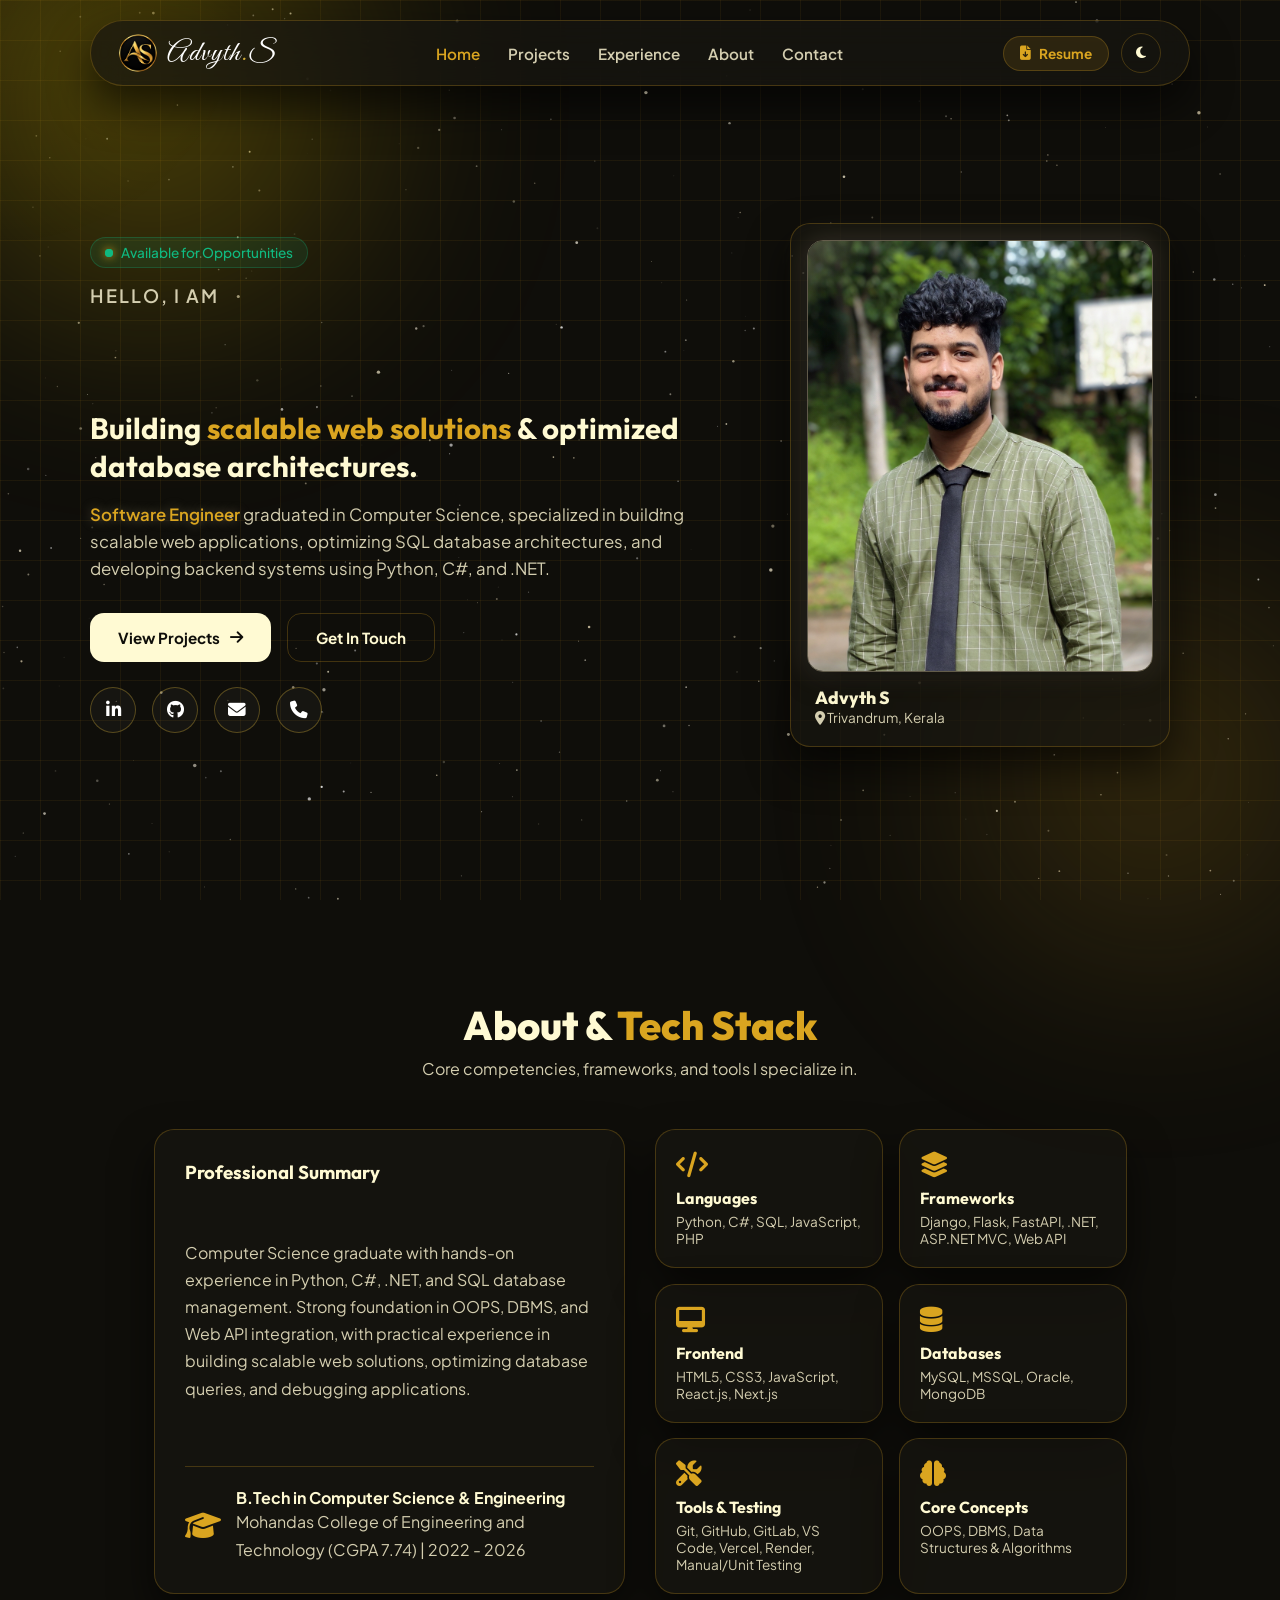
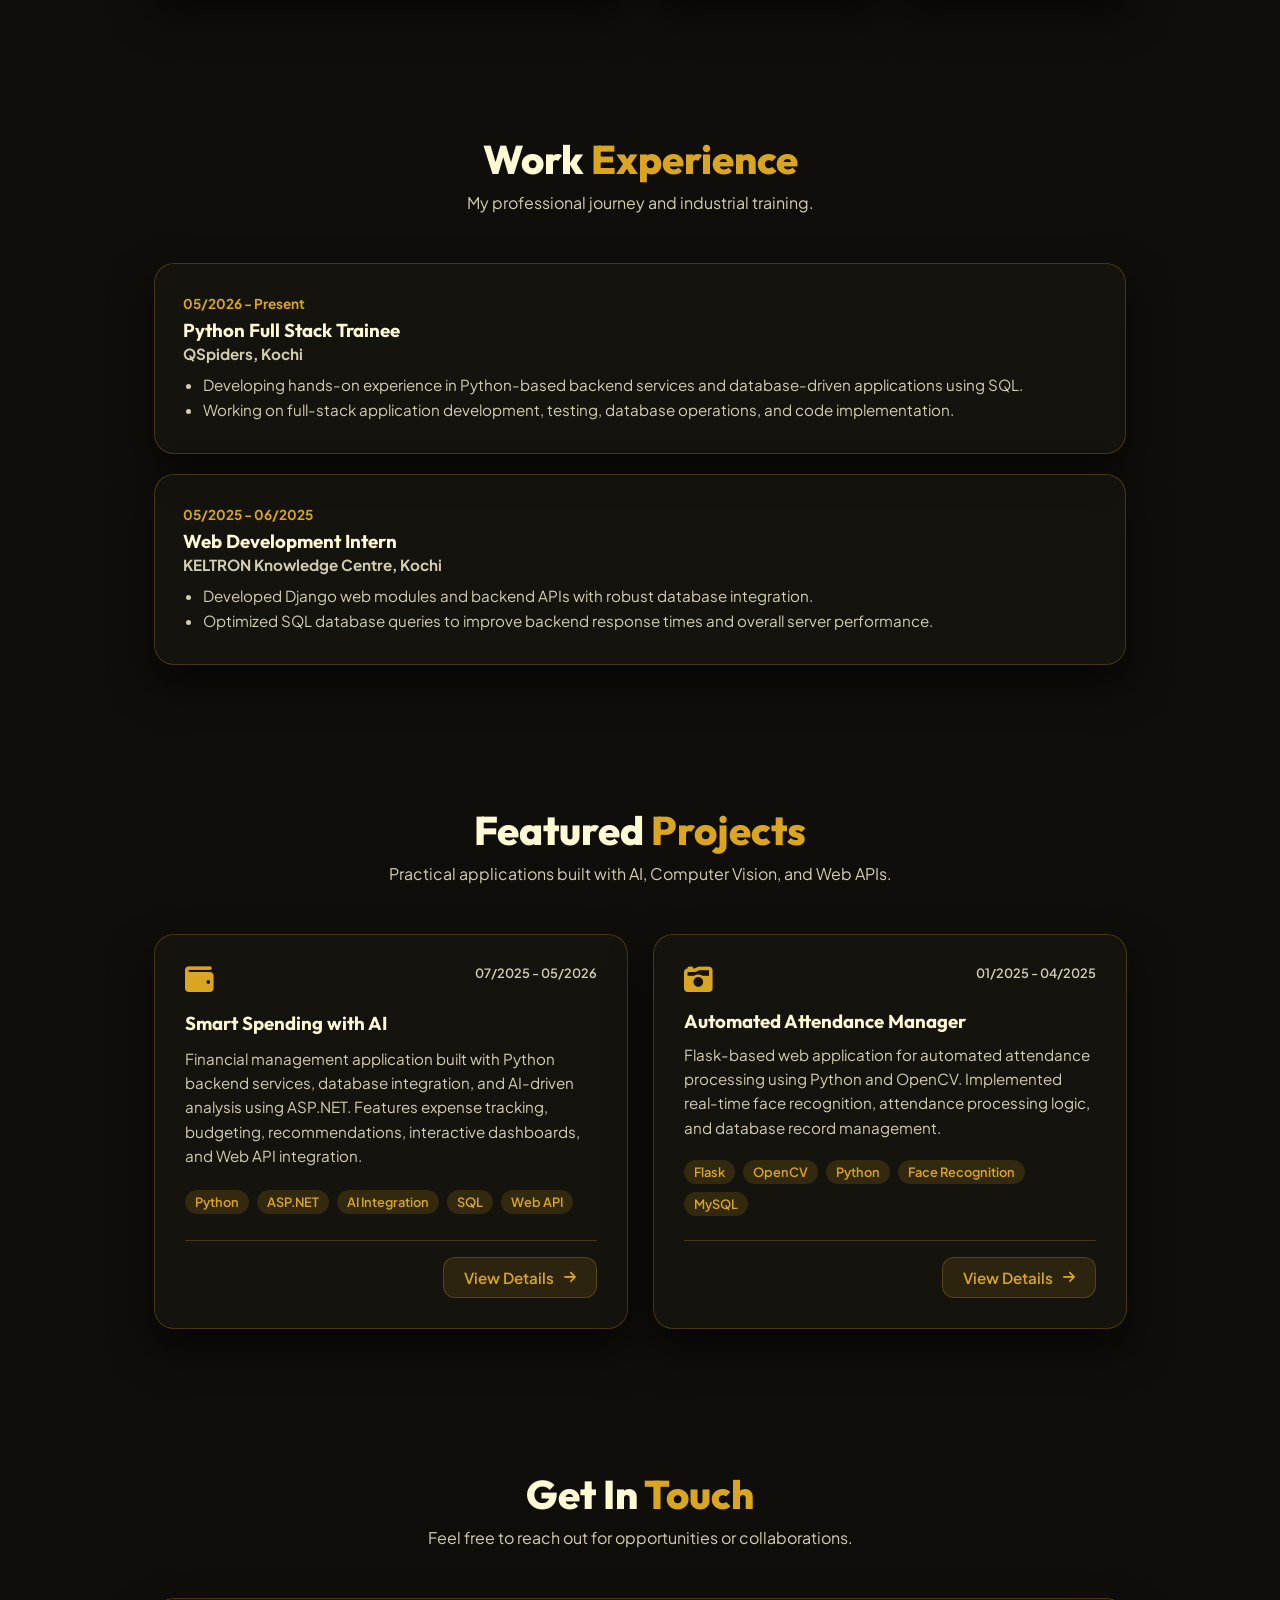
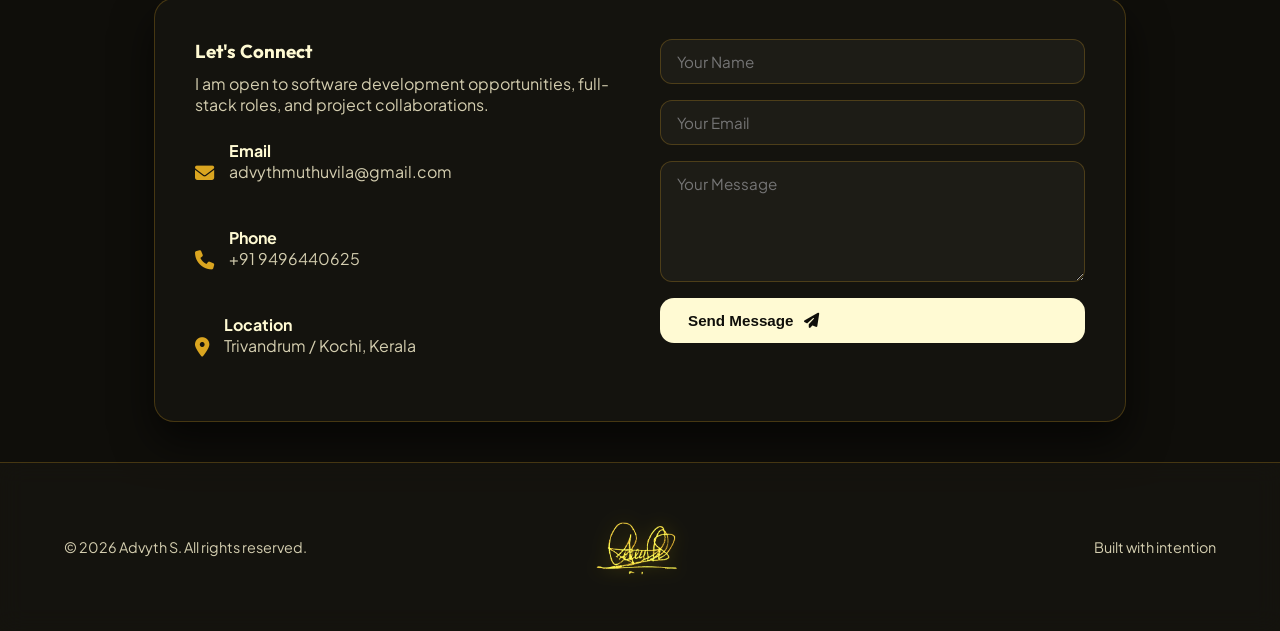
==== index.html @ 375024a5 "Initial portfolio commit" ====
<!DOCTYPE html>
<html lang="en">

<head>
  <script>
    (function () {
      const savedTheme = localStorage.getItem('portfolio-theme') || 'light';
      document.documentElement.setAttribute('data-theme', savedTheme);
    })();
  </script>
  <meta charset="UTF-8" />
  <meta name="viewport" content="width=device-width, initial-scale=1.0" />
  <title>Advyth S | Software Developer</title>

  <!-- Fonts & Icons -->
  <link rel="preconnect" href="https://fonts.googleapis.com">
  <link rel="preconnect" href="https://fonts.gstatic.com" crossorigin>
  <link
    href="https://fonts.googleapis.com/css2?family=Outfit:wght@400;600;800;900&family=Plus+Jakarta+Sans:wght@400;500;700&display=swap"
    rel="stylesheet">
  <link rel="stylesheet" href="https://cdnjs.cloudflare.com/ajax/libs/font-awesome/6.4.0/css/all.min.css" />
  <link rel="stylesheet" href="style.css" />
  <link rel="icon" type="image/png" sizes="32x32" href="./AS_Logo.png">
  <link rel="icon" type="image/png" sizes="16x16" href="./AS_Logo.png">
  <link rel="apple-touch-icon" sizes="180x180" href="./AS_Logo.png">
</head>

<body>
  <canvas id="starfield-canvas"></canvas>
  <!-- Dynamic Background Grid & Cursor Spotlight -->
  <div class="bg-grid"></div>
  <div class="cursor-spotlight" id="spotlight"></div>

  <!-- Ambient Glow Orbs -->
  <div class="glow-orb orb-gold-1"></div>
  <div class="glow-orb orb-gold-2"></div>

  <!-- Scroll Progress Bar -->
  <div class="scroll-progress-bar" id="progressBar"></div>
  <!-- Navbar -->
  <header class="navbar-wrapper">
    <nav class="navbar glass">
      <a href="index.html" class="logo">
        <img src="./AS_Symbol.png" alt="Advyth S Logo" class="logo-img" />
        <span class="logo-text">Advyth<span class="dot">.</span>S</span>
      </a>

      <ul class="nav-links">
        <li><a href="./index.html" class="nav-item active">Home</a></li>
        <li><a href="./projects.html" class="nav-item">Projects</a></li>
        <li><a href="./experience.html" class="nav-item">Experience</a></li>
        <li><a href="./about.html" class="nav-item">About</a></li>
        <li><a href="./contact.html" class="nav-item">Contact</a></li>
      </ul>

      <div class="nav-actions">
        <!-- Resume Download Button -->
        <a href="./ADVYTH_S-SOFTWARE_DEVELOPER.pdf" download="./ADVYTH_S-SOFTWARE_DEVELOPER.pdf" class="btn btn-resume"
          title="Download Resume">
          <i class="fas fa-file-arrow-down"></i>
          <span>Resume</span>
        </a>

        <button id="theme-toggle" class="theme-btn" aria-label="Toggle Theme">
          <i class="fas fa-sun"></i>
        </button>
        <button class="hamburger" aria-label="Toggle Navigation">
          <i class="fas fa-bars-staggered"></i>
        </button>
      </div>
    </nav>
  </header>

  <main class="fade-in-content">
    <!-- HERO SECTION (Remains visible without delay) -->
    <section id="hero" class="hero-section">
      <div class="hero-container">

        <!-- Text Column -->
        <div class="hero-text-content">
          <div class="status-badge">
            <span class="pulse-dot"></span>
            <span>Available for Opportunities</span>
          </div>

          <p class="greeting">Hello, I am</p>

          <h1 class="hero-name">ADVYTH S</h1>

          <h2 class="hero-title">
            Building <span class="text-gold">scalable web solutions</span> &amp; optimized database architectures.
          </h2>

          <p class="hero-subtext">
            <span class="highlight-text">Software Engineer</span> graduated in Computer Science, specialized in building
            scalable web applications, optimizing SQL database architectures, and developing backend systems using
            Python, C#, and .NET.
          </p>

          <div class="hero-actions">
            <a href="./projects.html" class="btn btn-primary">
              <span>View Projects</span>
              <i class="fas fa-arrow-right"></i>
            </a>
            <a href="./contact.html" class="btn btn-secondary">
              <span>Get In Touch</span>
            </a>
          </div>

          <div class="hero-socials">
            <a href="https://linkedin.com/in/advyths" target="_blank" aria-label="LinkedIn"><i
                class="fab fa-linkedin-in"></i></a>
            <a href="https://github.com/advy7h" target="_blank" aria-label="GitHub"><i class="fab fa-github"></i></a>
            <a href="https://mail.google.com/mail/?view=cm&fs=1&to=advythmuthuvila@gmail.com" aria-label="Email"><i
                class="fas fa-envelope"></i></a>
            <a href="tel:9496440625" aria-label="Phone"><i class="fas fa-phone"></i></a>
          </div>
        </div>

        <!-- Profile Frame Column -->
        <div class="hero-image-wrapper">
          <div class="profile-card glass hover-tilt">
            <div class="image-frame">
              <img src="./Profile_picture.JPG" alt="Advyth S" class="profile-img"
                onerror="this.src='https://images.unsplash.com/photo-1534528741775-53994a69daeb?auto=format&fit=crop&q=80&w=800'" />
            </div>
            <div class="profile-caption">
              <span class="caption-title">Advyth S</span>
              <span class="caption-sub"><i class="fas fa-location-dot"></i> Trivandrum, Kerala</span>
            </div>
          </div>
        </div>

      </div>
    </section>

    <!-- MODULE 2: ABOUT & SKILLS GRID -->
    <section id="about" class="section-padding">
      <div class="section-header scroll-hidden">
        <h2 class="section-title">About &amp; <span class="text-gold">Tech Stack</span></h2>
        <p class="section-subtitle">Core competencies, frameworks, and tools I specialize in.</p>
      </div>

      <div class="about-container">
        <!-- Bio Card -->
        <div class="glass bio-card scroll-hidden">
          <h3>Professional Summary</h3>
          <p>
            Computer Science graduate with hands-on experience in Python, C#, .NET, and SQL database management. Strong
            foundation in OOPS, DBMS, and Web API integration, with practical experience in building scalable web
            solutions, optimizing database queries, and debugging applications.
          </p>
          <div class="edu-badge">
            <i class="fas fa-graduation-cap"></i>
            <div>
              <strong>B.Tech in Computer Science &amp; Engineering</strong>
              <p>Mohandas College of Engineering and Technology (CGPA 7.74) | 2022 - 2026</p>
            </div>
          </div>
        </div>

        <!-- Skills Grid -->
        <div class="skills-grid">
          <div class="skill-card glass scroll-hidden">
            <i class="fas fa-code skill-icon"></i>
            <h4>Languages</h4>
            <p>Python, C#, SQL, JavaScript, PHP</p>
          </div>
          <div class="skill-card glass scroll-hidden">
            <i class="fas fa-layer-group skill-icon"></i>
            <h4>Frameworks</h4>
            <p>Django, Flask, FastAPI, .NET, ASP.NET MVC, Web API</p>
          </div>
          <div class="skill-card glass scroll-hidden">
            <i class="fas fa-desktop skill-icon"></i>
            <h4>Frontend</h4>
            <p>HTML5, CSS3, JavaScript, React.js, Next.js</p>
          </div>
          <div class="skill-card glass scroll-hidden">
            <i class="fas fa-database skill-icon"></i>
            <h4>Databases</h4>
            <p>MySQL, MSSQL, Oracle, MongoDB</p>
          </div>
          <div class="skill-card glass scroll-hidden">
            <i class="fas fa-screwdriver-wrench skill-icon"></i>
            <h4>Tools &amp; Testing</h4>
            <p>Git, GitHub, GitLab, VS Code, Vercel, Render, Manual/Unit Testing</p>
          </div>
          <div class="skill-card glass scroll-hidden">
            <i class="fas fa-brain skill-icon"></i>
            <h4>Core Concepts</h4>
            <p>OOPS, DBMS, Data Structures &amp; Algorithms</p>
          </div>
        </div>
      </div>
    </section>

    <!-- MODULE 3: EXPERIENCE -->
    <section id="experience" class="section-padding">
      <div class="section-header scroll-hidden">
        <h2 class="section-title">Work <span class="text-gold">Experience</span></h2>
        <p class="section-subtitle">My professional journey and industrial training.</p>
      </div>

      <div class="timeline">
        <div class="timeline-item glass scroll-hidden">
          <div class="timeline-marker"></div>
          <div class="timeline-content">
            <span class="timeline-date">05/2026 - Present</span>
            <h3>Python Full Stack Trainee</h3>
            <h4 class="company">QSpiders, Kochi</h4>
            <ul>
              <li>Developing hands-on experience in Python-based backend services and database-driven applications using
                SQL.</li>
              <li>Working on full-stack application development, testing, database operations, and code implementation.
              </li>
            </ul>
          </div>
        </div>

        <div class="timeline-item glass scroll-hidden">
          <div class="timeline-marker"></div>
          <div class="timeline-content">
            <span class="timeline-date">05/2025 - 06/2025</span>
            <h3>Web Development Intern</h3>
            <h4 class="company">KELTRON Knowledge Centre, Kochi</h4>
            <ul>
              <li>Developed Django web modules and backend APIs with robust database integration.</li>
              <li>Optimized SQL database queries to improve backend response times and overall server performance.</li>
            </ul>
          </div>
        </div>
      </div>
    </section>

    <!-- MODULE 4: PROJECTS -->
    <section id="projects" class="section-padding">
      <div class="section-header scroll-hidden">
        <h2 class="section-title">Featured <span class="text-gold">Projects</span></h2>
        <p class="section-subtitle">Practical applications built with AI, Computer Vision, and Web APIs.</p>
      </div>

      <div class="projects-grid">
        <!-- Project 1 -->
        <div class="project-card glass scroll-hidden">
          <div class="project-header">
            <i class="fas fa-wallet project-icon"></i>
            <span class="project-date">07/2025 - 05/2026</span>
          </div>
          <h3>Smart Spending with AI</h3>
          <p>
            Financial management application built with Python backend services, database integration, and AI-driven
            analysis using ASP.NET. Features expense tracking, budgeting, recommendations, interactive dashboards, and
            Web API integration.
          </p>
          <div class="project-tags">
            <span>Python</span>
            <span>ASP.NET</span>
            <span>AI Integration</span>
            <span>SQL</span>
            <span>Web API</span>
          </div>
          <div class="project-card-footer">
            <a href="projects.html#smart-spending" class="btn-card-link">
              <span>View Details</span>
              <i class="fas fa-arrow-right"></i>
            </a>
          </div>
        </div>

        <!-- Project 2 -->
        <div class="project-card glass scroll-hidden">
          <div class="project-header">
            <i class="fas fa-camera-retro project-icon"></i>
            <span class="project-date">01/2025 - 04/2025</span>
          </div>
          <h3>Automated Attendance Manager</h3>
          <p>
            Flask-based web application for automated attendance processing using Python and OpenCV. Implemented
            real-time face recognition, attendance processing logic, and database record management.
          </p>
          <div class="project-tags">
            <span>Flask</span>
            <span>OpenCV</span>
            <span>Python</span>
            <span>Face Recognition</span>
            <span>MySQL</span>
          </div>
          <div class="project-card-footer">
            <a href="projects.html#attendance-manager" class="btn-card-link">
              <span>View Details</span>
              <i class="fas fa-arrow-right"></i>
            </a>
          </div>
        </div>
      </div>
    </section>


    <!-- MODULE 5: CONTACT & FOOTER -->
    <section id="contact" class="section-padding">
      <div class="section-header scroll-hidden">
        <h2 class="section-title">Get In <span class="text-gold">Touch</span></h2>
        <p class="section-subtitle">Feel free to reach out for opportunities or collaborations.</p>
      </div>

      <div class="contact-container glass scroll-hidden">
        <div class="contact-info">
          <h3>Let's Connect</h3>
          <p>I am open to software development opportunities, full-stack roles, and project collaborations.</p>

          <div class="contact-details">
            <div class="contact-item">
              <i class="fas fa-envelope"></i>
              <div>
                <strong>Email</strong>
                <p>advythmuthuvila@gmail.com</p>
              </div>
            </div>
            <div class="contact-item">
              <i class="fas fa-phone"></i>
              <div>
                <strong>Phone</strong>
                <p>+91 9496440625</p>
              </div>
            </div>
            <div class="contact-item">
              <i class="fas fa-location-dot"></i>
              <div>
                <strong>Location</strong>
                <p>Trivandrum / Kochi, Kerala</p>
              </div>
            </div>
          </div>
        </div>

        <form action="https://formspree.io/f/mkjgapzb" method="POST" class="contact-form" id="contactForm">
          <div class="form-group">
            <input type="text" name="name" placeholder="Your Name" required />
          </div>
          <div class="form-group">
            <input type="email" name="email" placeholder="Your Email" required />
          </div>
          <div class="form-group">
            <textarea name="message" rows="5" placeholder="Your Message" required></textarea>
          </div>
          <button type="submit" class="btn btn-primary">
            <span>Send Message</span>
            <i class="fas fa-paper-plane"></i>
          </button>
        </form>
      </div>
    </section>
  </main>

  <!-- Footer -->
  <footer class="footer">
    <div class="footer-container">
      <!-- Left: Copyright -->
      <p class="footer-left">&copy; 2026 Advyth S. All rights reserved.</p>

      <!-- Center: Signature -->
      <div class="footer-center">
        <img src="signature.png" alt="Advyth S Signature" class="footer-signature-img" />
      </div>

      <!-- Right: Made With Quote -->
      <p class="footer-right">
        Built with intention
      </p>
    </div>
  </footer>
  <script src="script.js"></script>
</body>

</html>
---- style.css ----
@import url('https://fonts.googleapis.com/css2?family=Cormorant+Upright:wght@600;700&family=Great+Vibes&family=Playfair+Display:ital,wght@1,600&display=swap');
/* ==========================================================================
   GOLDENROD & IVORY LIGHT THEME
   ========================================================================== */

:root[data-theme="light"] {
  --bg-main: #FFFAD3;            /* Ivory Background */
  --bg-card: rgba(255, 255, 255, 0.7);
  --border-glass: rgba(184, 134, 11, 0.22);
  --border-glass-hover: rgba(184, 134, 11, 0.55);
  
  --text-main: #0A0A0A;          /* Pure Black */
  --text-muted: #4A4A4A;         /* Charcoal */
  
  --goldenrod: #DAA520;
  --goldenrod-dark: #B8860B;
  --gold-glow: rgba(218, 165, 32, 0.25);
  
  --grid-line: rgba(184, 134, 11, 0.12);
  --shadow: 0 20px 40px rgba(184, 134, 11, 0.12);
  --spotlight-color: rgba(218, 165, 32, 0.18);
}

:root[data-theme="dark"] {
  --bg-main: #0F0E0A;
  --bg-card: rgba(24, 22, 16, 0.7);
  --border-glass: rgba(218, 165, 32, 0.25);
  --border-glass-hover: rgba(255, 215, 0, 0.5);
  
  --text-main: #FFFAD3;
  --text-muted: #D4CEB0;
  
  --goldenrod: #FFD700;
  --goldenrod-dark: #DAA520;
  --gold-glow: rgba(255, 215, 0, 0.3);
  
  --grid-line: rgba(218, 165, 32, 0.08);
  --shadow: 0 20px 40px rgba(0, 0, 0, 0.6);
  --spotlight-color: rgba(255, 215, 0, 0.08);
}

/* Base Reset */
*, *::before, *::after {
  box-sizing: border-box;
  margin: 0;
  padding: 0;
}

html {
  scroll-behavior: smooth;
  font-family: 'Plus Jakarta Sans', sans-serif;
}

body {
  background-color: var(--bg-main);
  color: var(--text-main);
  min-height: 100vh;
  overflow-x: hidden;
  position: relative;
  transition: background-color 0.4s ease, color 0.4s ease;
}

/* Background Grid Overlay */
.bg-grid {
  position: fixed;
  inset: 0;
  background-size: 40px 40px;
  background-image: 
    linear-gradient(to right, var(--grid-line) 1px, transparent 1px),
    linear-gradient(to bottom, var(--grid-line) 1px, transparent 1px);
  z-index: 0;
  pointer-events: none;
}

/* Cursor Spotlight */
.cursor-spotlight {
  position: fixed;
  top: 0;
  left: 0;
  width: 500px;
  height: 500px;
  background: radial-gradient(circle, var(--spotlight-color) 0%, transparent 70%);
  border-radius: 50%;
  pointer-events: none;
  transform: translate(-50%, -50%);
  z-index: 0;
}

.glow-orb {
  position: fixed;
  border-radius: 50%;
  filter: blur(120px);
  pointer-events: none;
  z-index: 0;
}

.orb-gold-1 {
  width: 400px;
  height: 400px;
  background: var(--goldenrod);
  top: -100px;
  left: -50px;
  opacity: 0.25;
}

.orb-gold-2 {
  width: 350px;
  height: 350px;
  background: var(--goldenrod-dark);
  bottom: -50px;
  right: -50px;
  opacity: 0.2;
}

/* Glassmorphism Styling */
.glass {
  background: var(--bg-card);
  backdrop-filter: blur(16px);
  -webkit-backdrop-filter: blur(16px);
  border: 1px solid var(--border-glass);
  box-shadow: var(--shadow);
  border-radius: 20px;
  transition: border-color 0.3s ease, box-shadow 0.3s ease;
}

.glass:hover {
  border-color: var(--border-glass-hover);
}

.text-gold {
  color: var(--goldenrod-dark);
}

.section-padding {
  padding: 100px 5% 40px;
  max-width: 1100px;
  margin: 0 auto;
  position: relative;
  z-index: 1;
}

.section-header {
  text-align: center;
  margin-bottom: 50px;
}

.section-title {
  font-family: 'Outfit', sans-serif;
  font-size: 2.5rem;
  font-weight: 800;
}

.section-subtitle {
  color: var(--text-muted);
  font-size: 1rem;
  margin-top: 8px;
}

/* NAVBAR */
.navbar-wrapper {
  position: fixed;
  top: 20px;
  left: 0;
  right: 0;
  display: flex;
  justify-content: center;
  z-index: 1000;
  padding: 0 20px;
}

.navbar {
  display: flex;
  align-items: center;
  justify-content: space-between;
  width: 100%;
  max-width: 1100px;
  padding: 12px 28px;
  border-radius: 100px;
}

.logo {
  display: flex;
  align-items: center;
  gap: 10px;
  text-decoration: none;
  color: var(--text-main);
  font-family: 'Outfit', sans-serif;
  font-weight: 800;
  font-size: 1.25rem;
}

.logo-mark {
  width: 34px;
  height: 34px;
  background: var(--goldenrod-dark);
  color: #FFFAD3;
  border-radius: 50%;
  display: flex;
  align-items: center;
  justify-content: center;
  font-size: 1rem;
}

.logo-text .dot { 
 color: var(--goldenrod-dark);
}

.nav-links {
  display: flex;
  gap: 28px;
  list-style: none;
}

.nav-item {
  text-decoration: none;
  color: var(--text-muted);
  font-size: 0.95rem;
  font-weight: 600;
  transition: color 0.2s ease;
}

.nav-item:hover, .nav-item.active {
  color: var(--goldenrod-dark);
}

.nav-actions {
  display: flex;
  align-items: center;
  gap: 12px;
}

.theme-btn, .hamburger {
  background: transparent;
  border: 1px solid var(--border-glass);
  color: var(--text-main);
  width: 40px;
  height: 40px;
  border-radius: 50%;
  cursor: pointer;
  display: flex;
  align-items: center;
  justify-content: center;
}

.hamburger { display: none; }

/* HERO SECTION */
.hero-section {
  min-height: 100vh;
  display: flex;
  align-items: center;
  justify-content: center;
  padding: 130px 5% 60px;
  position: relative;
  z-index: 1;
}

.hero-container {
  display: grid;
  grid-template-columns: 1.2fr 0.8fr;
  gap: 50px;
  align-items: center;
  max-width: 1100px;
  width: 100%;
}

.status-badge {
  display: inline-flex;
  align-items: center;
  gap: 10px;
  padding: 6px 16px;
  background: rgba(218, 165, 32, 0.15);
  border: 1px solid var(--border-glass);
  border-radius: 100px;
  font-size: 0.85rem;
  color: var(--goldenrod-dark);
  font-weight: 700;
  margin-bottom: 16px;
}

.pulse-dot {
  width: 8px;
  height: 8px;
  background-color: var(--goldenrod-dark);
  border-radius: 50%;
  box-shadow: 0 0 10px var(--goldenrod-dark);
  animation: pulse 2s infinite;
}

@keyframes pulse {
  0% { transform: scale(0.95); box-shadow: 0 0 0 0 rgba(218, 165, 32, 0.7); }
  70% { transform: scale(1); box-shadow: 0 0 0 10px rgba(218, 165, 32, 0); }
  100% { transform: scale(0.95); box-shadow: 0 0 0 0 rgba(218, 165, 32, 0); }
}

.greeting {
  font-size: 1.15rem;
  font-weight: 600;
  color: var(--text-muted);
  text-transform: uppercase;
  letter-spacing: 2px;
}

.hero-name {
  font-family: 'Outfit', sans-serif;
  font-size: clamp(3rem, 7vw, 5.2rem);
  font-weight: 900;
  line-height: 1;
  letter-spacing: -0.03em;
  margin: 8px 0 16px;
  background: linear-gradient(135deg, var(--text-main) 40%, var(--goldenrod-dark));
  -webkit-background-clip: text;
  -webkit-text-fill-color: transparent;
  transition: color 0.4s ease;
}

:root[data-theme="dark"] .hero-name {
  background: linear-gradient(135deg, #FFFAD3 30%, var(--goldenrod));
  -webkit-background-clip: text;
  -webkit-text-fill-color: transparent;
}

.hero-title {
  font-family: 'Outfit', sans-serif;
  font-size: clamp(1.3rem, 2.3vw, 1.9rem);
  font-weight: 700;
  color: var(--text-main);
  line-height: 1.3;
  margin-bottom: 16px;
}

.hero-subtext {
  font-size: 1.05rem;
  color: var(--text-muted);
  line-height: 1.6;
  margin-bottom: 30px;
}

.hero-actions {
  display: flex;
  gap: 16px;
  margin-bottom: 25px;
}

.hero-socials {
  display: flex;
  gap: 14px;
}

.hero-socials a {
  width: 38px;
  height: 38px;
  border-radius: 50%;
  border: 1px solid var(--border-glass);
  color: var(--text-main);
  display: flex;
  align-items: center;
  justify-content: center;
  text-decoration: none;
  transition: all 0.2s ease;
}

.hero-socials a:hover {
  background: var(--goldenrod-dark);
  color: #FFFAD3;
}

.btn {
  display: inline-flex;
  align-items: center;
  gap: 10px;
  padding: 14px 28px;
  border-radius: 14px;
  font-weight: 700;
  font-size: 0.95rem;
  text-decoration: none;
  transition: all 0.25s ease;
  cursor: pointer;
}

.btn-primary {
  background: var(--text-main);
  color: var(--bg-main);
  border: none;
}

.btn-primary:hover {
  background: var(--goldenrod-dark);
  color: #FFFAD3;
}

.btn-secondary {
  background: transparent;
  color: var(--text-main);
  border: 1px solid var(--border-glass);
}

.btn-secondary:hover {
  border-color: var(--goldenrod-dark);
  color: var(--goldenrod-dark);
}

/* PROFILE CARD */
.profile-card {
  padding: 16px;
  max-width: 380px;
  margin: 0 auto;
}

.image-frame {
  width: 100%;
  aspect-ratio: 4 / 5;
  border-radius: 16px;
  overflow: hidden;
  border: 1px solid var(--border-glass);
}

.profile-img {
  width: 100%;
  height: 100%;
  object-fit: cover;
}

.profile-caption {
  padding: 14px 8px 4px;
  display: flex;
  flex-direction: column;
}

.caption-title {
  font-family: 'Outfit', sans-serif;
  font-weight: 800;
  font-size: 1.1rem;
}

.caption-sub {
  font-size: 0.85rem;
  color: var(--text-muted);
}

/* ABOUT & SKILLS */
.about-container {
  display: grid;
  grid-template-columns: 1fr 1fr;
  gap: 30px;
}

.bio-card {
  padding: 30px;
  display: flex;
  flex-direction: column;
  justify-content: space-between;
}

.bio-card h3 {
  font-family: 'Outfit', sans-serif;
  margin-bottom: 15px;
}

.bio-card p {
  color: var(--text-muted);
  line-height: 1.7;
}

.edu-badge {
  display: flex;
  align-items: center;
  gap: 15px;
  margin-top: 25px;
  padding-top: 20px;
  border-top: 1px solid var(--border-glass);
}

.edu-badge i {
  font-size: 1.8rem;
  color: var(--goldenrod-dark);
}

.skills-grid {
  display: grid;
  grid-template-columns: repeat(2, 1fr);
  gap: 16px;
}

.skill-card {
  padding: 20px;
}

.skill-icon {
  font-size: 1.5rem;
  color: var(--goldenrod-dark);
  margin-bottom: 10px;
}

.skill-card h4 {
  font-family: 'Outfit', sans-serif;
  margin-bottom: 5px;
}

.skill-card p {
  font-size: 0.85rem;
  color: var(--text-muted);
}

/* TIMELINE */
.timeline {
  display: flex;
  flex-direction: column;
  gap: 20px;
}

.timeline-item {
  padding: 28px;
  position: relative;
}

.timeline-date {
  font-size: 0.85rem;
  font-weight: 700;
  color: var(--goldenrod-dark);
}

.timeline-content h3 {
  font-family: 'Outfit', sans-serif;
  margin: 5px 0 2px;
}

.company {
  font-size: 0.95rem;
  color: var(--text-muted);
  margin-bottom: 12px;
}

.timeline-content ul {
  padding-left: 20px;
  color: var(--text-muted);
  font-size: 0.95rem;
}

.timeline-content li { margin-bottom: 6px; }

/* PROJECTS GRID */
.projects-grid {
  display: grid;
  grid-template-columns: repeat(2, 1fr);
  gap: 25px;
}

.project-card {
  padding: 30px;
  display: flex;
  flex-direction: column;
  justify-content: space-between;
}

.project-header {
  display: flex;
  justify-content: space-between;
  align-items: center;
  margin-bottom: 15px;
}

.project-icon {
  font-size: 1.8rem;
  color: var(--goldenrod-dark);
}

.project-date {
  font-size: 0.8rem;
  color: var(--text-muted);
  font-weight: 600;
}

.project-card h3 {
  font-family: 'Outfit', sans-serif;
  margin-bottom: 10px;
}

.project-card p {
  color: var(--text-muted);
  font-size: 0.95rem;
  line-height: 1.6;
  margin-bottom: 20px;
}

.project-tags {
  display: flex;
  flex-wrap: wrap;
  gap: 8px;
}

.project-tags span {
  padding: 4px 10px;
  background: rgba(218, 165, 32, 0.15);
  border-radius: 20px;
  font-size: 0.8rem;
  font-weight: 600;
  color: var(--goldenrod-dark);
}

/* CONTACT */
.contact-container {
  display: grid;
  grid-template-columns: 1fr 1fr;
  padding: 40px;
  gap: 40px;
}

.contact-info h3 {
  font-family: 'Outfit', sans-serif;
  margin-bottom: 10px;
}

.contact-info p {
  color: var(--text-muted);
  margin-bottom: 25px;
}

.contact-details {
  display: flex;
  flex-direction: column;
  gap: 20px;
}

.contact-item {
  display: flex;
  align-items: center;
  gap: 15px;
}

.contact-item i {
  font-size: 1.2rem;
  color: var(--goldenrod-dark);
}

.contact-form {
  display: flex;
  flex-direction: column;
  gap: 15px;
}

.form-group input, .form-group textarea {
  width: 100%;
  padding: 12px 16px;
  border-radius: 10px;
  border: 1px solid var(--border-glass);
  background: transparent;
  color: var(--text-main);
  outline: none;
}

.form-group input:focus, .form-group textarea:focus {
  border-color: var(--goldenrod-dark);
}

/* ==========================================
   3-COLUMN FOOTER WITH CENTERED SIGNATURE
   ========================================== */

.footer {
  width: 100%;
  padding: 24px 0;
  border-top: 1px solid var(--border-glass);
  background: var(--bg-card);
  backdrop-filter: blur(12px);
  -webkit-backdrop-filter: blur(12px);
}

.footer-container {
  max-width: 1200px;
  margin: 0 auto;
  padding: 0 24px;
  display: flex;
  align-items: center;
  justify-content: space-between;
  gap: 16px;
}

/* Left, Center, Right equal width distribution */
.footer-left,
.footer-center,
.footer-right {
  flex: 1;
}

.footer-left {
  text-align: left;
  font-size: 0.9rem;
  color: var(--text-muted);
  margin: 0;
}

.footer-center {
  display: flex;
  justify-content: center;
  align-items: center;
}

.footer-signature-img {
  height: 120px;
  width: auto;
  max-width: 280px;
  object-fit: contain;
  /* Adjusts image contrast & blend mode to isolate signature stroke */
  mix-blend-mode: multiply;
  filter: contrast(180%) brightness(95%) drop-shadow(0 2px 8px var(--gold-glow));
  transition: transform 0.3s cubic-bezier(0.175, 0.885, 0.32, 1.275), filter 0.3s ease;
}

.footer-signature-img:hover {
  transform: scale(1.08) rotate(-2deg);
}

/* Dark mode parity for signature */
[data-theme="dark"] .footer-signature-img {
  mix-blend-mode: screen;
  filter: invert(0.9) sepia(0.8) saturate(3) hue-rotate(5deg) contrast(150%) drop-shadow(0 0 8px var(--gold-glow));
}

.footer-right {
  text-align: right;
  font-size: 0.9rem;
  color: var(--text-muted);
  margin: 0;
}

.footer-right .text-gold {
  color: var(--goldenrod);
}

/* Mobile Responsiveness: Stack neatly on small screens */
@media (max-width: 768px) {
  .footer-container {
    flex-direction: column;
    text-align: center;
    gap: 12px;
  }

  .footer-left,
  .footer-center,
  .footer-right {
    text-align: center;
    width: 100%;
  }

  .footer-center {
    order: 1; /* Signature on top for mobile */
  }

  .footer-left {
    order: 2;
  }

  .footer-right {
    order: 3;
  }
}

/* ==========================================================================
   BIDIRECTIONAL SCROLL ANIMATIONS (FADE & POP IN / OUT)
   ========================================================================== */

/* Out-of-View State (Faded out & pushed down) */
.scroll-hidden {
  opacity: 0;
  transform: translateY(40px) scale(0.96);
  transition: opacity 0.6s cubic-bezier(0.16, 1, 0.3, 1), 
              transform 0.6s cubic-bezier(0.16, 1, 0.3, 1);
  will-change: opacity, transform;
}

/* In-View Active State (Revealed) */
.scroll-show {
  opacity: 1;
  transform: translateY(0) scale(1);
}
/* Resume Button in Navigation */
.btn-resume {
  display: inline-flex;
  align-items: center;
  gap: 8px;
  padding: 8px 16px;
  border-radius: 100px;
  font-size: 0.85rem;
  font-weight: 700;
  color: var(--goldenrod-dark);
  background: rgba(218, 165, 32, 0.12);
  border: 1px solid var(--border-glass);
  text-decoration: none;
  transition: all 0.3s cubic-bezier(0.16, 1, 0.3, 1);
}

.btn-resume i {
  font-size: 0.9rem;
}

.btn-resume:hover {
  background: var(--goldenrod-dark);
  color: #FFFAD3;
  border-color: var(--goldenrod-dark);
  transform: translateY(-2px);
  box-shadow: 0 4px 12px var(--gold-glow);
}

/* ==========================================
   PROJECTS PAGE STYLES & LAYOUT
   ========================================== */

/* Main Container */
.project-page-container {
  padding-top: 150px;
  max-width: 1200px;
  margin: 0 auto;
}

/* Card Outer Container */
.project-detail-card {
  padding: 50px;
  border-radius: 28px;
  margin-bottom: 80px;
  display: flex;
  flex-direction: column;
  gap: 40px;
}

/* Header Section */
.project-header {
  display: flex;
  justify-content: space-between;
  align-items: flex-start;
  gap: 20px;
  flex-wrap: wrap;
}

.project-tag {
  display: inline-flex;
  align-items: center;
  gap: 8px;
  padding: 8px 16px;
  border-radius: 100px;
  font-size: 0.85rem;
  font-weight: 700;
  text-transform: uppercase;
  letter-spacing: 0.5px;
  background: rgba(218, 165, 32, 0.15);
  color: var(--goldenrod-dark);
  border: 1px solid var(--border-glass);
  margin-bottom: 14px;
}

.project-name {
  font-size: 2.8rem;
  font-weight: 800;
  margin-bottom: 12px;
  color: var(--text-main);
  line-height: 1.2;
}

.project-lead {
  font-size: 1.18rem;
  color: var(--text-muted);
  max-width: 900px;
  line-height: 1.7;
}

/* Showcase Image Container */
.project-image-container {
  width: 100%;
  border-radius: 20px;
  overflow: hidden;
  border: 1px solid var(--border-glass);
  box-shadow: 0 16px 40px rgba(0, 0, 0, 0.15);
}

.project-img {
  width: 100%;
  height: auto;
  display: block;
  object-fit: cover;
  transition: transform 0.5s ease;
}

.project-image-container:hover .project-img {
  transform: scale(1.02);
}

/* 2-Column Info Grid */
.project-grid {
  display: grid;
  grid-template-columns: repeat(auto-fit, minmax(340px, 1fr));
  gap: 30px;
}

.glass-card {
  background: rgba(255, 255, 255, 0.04);
  backdrop-filter: blur(14px);
  border: 1px solid var(--border-glass);
  border-radius: 20px;
  padding: 32px;
}

/* Info Box Icons */
.info-box .box-icon {
  width: 50px;
  height: 50px;
  border-radius: 14px;
  display: flex;
  align-items: center;
  justify-content: center;
  font-size: 1.3rem;
  margin-bottom: 20px;
}

.icon-danger {
  background: rgba(239, 68, 68, 0.15);
  color: #ef4444;
}

.icon-success {
  background: rgba(16, 185, 129, 0.15);
  color: #10b981;
}

.box-title {
  font-size: 1.35rem;
  font-weight: 700;
  margin-bottom: 12px;
}

.box-desc, 
.summary-text, 
.section-text {
  font-size: 1.05rem;
  color: var(--text-muted);
  line-height: 1.75;
}

/* Architecture Section & Flowchart Diagram */
.architecture-section {
  display: flex;
  flex-direction: column;
  gap: 20px;
}

.flowchart-container {
  display: flex;
  flex-direction: column;
  align-items: center;
  gap: 12px;
  margin-top: 20px;
  width: 100%;
}

.flow-step {
  display: flex;
  align-items: center;
  gap: 20px;
  padding: 20px 28px;
  border-radius: 16px;
  width: 100%;
  max-width: 800px;
  border: 1px solid var(--border-glass);
  background: rgba(255, 255, 255, 0.03);
  transition: transform 0.3s ease, border-color 0.3s ease;
}

.flow-step:hover {
  transform: translateY(-3px);
  border-color: var(--goldenrod-dark);
}

.flow-icon {
  width: 50px;
  height: 50px;
  border-radius: 12px;
  background: rgba(218, 165, 32, 0.15);
  color: var(--goldenrod-dark);
  display: flex;
  align-items: center;
  justify-content: center;
  font-size: 1.4rem;
  flex-shrink: 0;
}

.flow-content h5 {
  font-size: 1.1rem;
  font-weight: 700;
  color: var(--text-main);
  margin-bottom: 4px;
}

.flow-content p {
  font-size: 0.95rem;
  color: var(--text-muted);
  line-height: 1.5;
  margin: 0;
}

.flow-arrow {
  color: var(--goldenrod-dark);
  font-size: 1.2rem;
  opacity: 0.7;
}

/* Summary & Features Section */
.project-summary {
  display: flex;
  flex-direction: column;
  gap: 20px;
}

.summary-title {
  font-size: 1.35rem;
  font-weight: 700;
  display: flex;
  align-items: center;
  gap: 12px;
}

/* ==========================================
   THEME-AWARE FEATURE LIST STYLING
   ========================================== */

.feature-list {
  list-style: none;
  padding: 0;
  margin: 0;
  display: flex;
  flex-direction: column;
  gap: 16px;
}

.feature-list li {
  display: grid;
  grid-template-columns: 24px 220px 1fr;
  align-items: start;
  gap: 12px;
}

.feature-list li i {
  color: var(--goldenrod);
  font-size: 1rem;
  margin-top: 3px;
}

/* Connects directly to your theme variables */
.feature-list li strong {
  color: var(--text-main); /* #0A0A0A in light, #FFFAD3 in dark */
  font-size: 0.95rem;
  font-weight: 700;
  line-height: 1.4;
}

.feature-list li span.desc {
  color: var(--text-muted); /* #4A4A4A in light, #D4CEB0 in dark */
  font-size: 0.95rem;
  line-height: 1.5;
}

/* Mobile Responsiveness */
@media (max-width: 768px) {
  .feature-list li {
    grid-template-columns: 24px 1fr;
    gap: 8px;
  }
  
  .feature-list li strong {
    grid-column: 2;
  }
  
  .feature-list li span.desc {
    grid-column: 2;
  }
}

/* Technology Stack Tags */
.project-tech-stack {
  display: flex;
  align-items: center;
  gap: 20px;
  flex-wrap: wrap;
  padding-top: 10px;
}

.tech-title {
  font-weight: 700;
  font-size: 1.05rem;
  color: var(--text-main);
}

.tech-tags {
  display: flex;
  flex-wrap: wrap;
  gap: 10px;
}

.tech-badge {
  padding: 8px 18px;
  border-radius: 10px;
  font-size: 0.92rem;
  font-weight: 600;
  background: rgba(218, 165, 32, 0.12);
  color: var(--goldenrod-dark);
  border: 1px solid var(--border-glass);
}

/* Responsive Scaling for Mobile Screens */
@media (max-width: 768px) {
  .project-detail-card {
    padding: 28px 20px;
  }

  .project-name {
    font-size: 2rem;
  }

  .project-lead {
    font-size: 1rem;
  }

  .flow-step {
    flex-direction: column;
    align-items: flex-start;
    gap: 12px;
    padding: 16px;
  }
}
/* ==========================================
   EXPANDABLE CARD & SUMMARY ACCORDION STYLES
   ========================================== */

/* Remove default browser arrow on details/summary */
details.expandable-card > summary::-webkit-details-marker {
  display: none;
}

details.expandable-card > summary {
  list-style: none;
  cursor: pointer;
}

.clickable-summary {
  user-select: none;
  transition: opacity 0.3s ease;
}

.clickable-summary:hover {
  opacity: 0.92;
}

/* Toggle Button Styling */
.toggle-action-btn {
  display: flex;
  align-items: center;
}

.toggle-label .less-text {
  display: none;
}

details[open] .toggle-label .more-text {
  display: none;
}

details[open] .toggle-label .less-text {
  display: inline-flex;
  align-items: center;
  gap: 6px;
}

/* Inner Expandable Content Spacing */
.expandable-content {
  display: flex;
  flex-direction: column;
  gap: 36px;
  margin-top: 30px;
  border-top: 1px solid var(--border-glass);
  padding-top: 30px;
  animation: fadeInExpand 0.4s ease-in-out forwards;
}

@keyframes fadeInExpand {
  from {
    opacity: 0;
    transform: translateY(-8px);
  }
  to {
    opacity: 1;
    transform: translateY(0);
  }
}
/* ==========================================
   SCROLL REVEAL ANIMATIONS
   ========================================== */

.scroll-hidden {
  opacity: 0;
  transform: translateY(30px);
  transition: opacity 0.8s ease-out, transform 0.8s ease-out;
  will-change: opacity, transform;
}

.scroll-show {
  opacity: 1;
  transform: translateY(0);
}
/* Layout adjustment for Project 2 actions block */
.project-actions {
  display: flex;
  align-items: center;
  gap: 12px;
  flex-wrap: wrap;
}

/* ==========================================
   INDEX PAGE PROJECT CARD LINK STYLES
   ========================================== */

.project-card-footer {
  margin-top: 24px;
  padding-top: 16px;
  border-top: 1px solid var(--border-glass);
  display: flex;
  justify-content: flex-end;
}

.btn-card-link {
  display: inline-flex;
  align-items: center;
  gap: 10px;
  padding: 10px 20px;
  border-radius: 12px;
  font-size: 0.95rem;
  font-weight: 600;
  color: var(--goldenrod-dark);
  background: rgba(218, 165, 32, 0.12);
  border: 1px solid var(--border-glass);
  text-decoration: none;
  transition: all 0.3s ease;
}

.btn-card-link i {
  font-size: 0.85rem;
  transition: transform 0.3s ease;
}

.btn-card-link:hover {
  background: var(--goldenrod-dark);
  color: #ffffff;
  border-color: var(--goldenrod-dark);
  transform: translateY(-2px);
  box-shadow: 0 6px 20px rgba(218, 165, 32, 0.25);
}

.btn-card-link:hover i {
  transform: translateX(4px);
}

/* Staggered Delay for Grid Elements when entering viewport */
.skills-grid .scroll-hidden:nth-child(1) { transition-delay: 0.05s; }
.skills-grid .scroll-hidden:nth-child(2) { transition-delay: 0.1s; }
.skills-grid .scroll-hidden:nth-child(3) { transition-delay: 0.15s; }
.skills-grid .scroll-hidden:nth-child(4) { transition-delay: 0.2s; }
.skills-grid .scroll-hidden:nth-child(5) { transition-delay: 0.25s; }
.skills-grid .scroll-hidden:nth-child(6) { transition-delay: 0.3s; }

.projects-grid .scroll-hidden:nth-child(1) { transition-delay: 0.05s; }
.projects-grid .scroll-hidden:nth-child(2) { transition-delay: 0.15s; }

/* RESPONSIVENESS */
@media (max-width: 900px) {
  .hero-container, .about-container, .projects-grid, .contact-container {
    grid-template-columns: 1fr;
  }
  .skills-grid { grid-template-columns: 1fr; }
  .nav-links { display: none; }
  .hamburger { display: flex; }
}

/* ==========================================
   EXPERIENCE PAGE & TIMELINE STYLES
   ========================================== */

.experience-page-container {
  max-width: 1200px; /* Increased from 1000px to match projects.html width */
  margin: 0 auto;
}

.timeline-container {
  display: flex;
  flex-direction: column;
  gap: 40px;
  position: relative;
  margin-top: 20px;
}

/* Timeline Vertical Connecting Line */
.timeline-container::before {
  content: "";
  position: absolute;
  top: 20px;
  bottom: 20px;
  left: 30px;
  width: 2px;
  background: linear-gradient(180deg, var(--goldenrod-dark) 0%, rgba(218, 165, 32, 0.15) 100%);
  z-index: 1;
}

/* Timeline Card Structure */
.timeline-card {
  position: relative;
  padding: 32px 32px 32px 80px;
  border-radius: 20px;
  border: 1px solid var(--border-glass);
  transition: transform 0.3s ease, box-shadow 0.3s ease;
}

.timeline-card:hover {
  transform: translateY(-4px);
  box-shadow: 0 12px 30px rgba(0, 0, 0, 0.12);
}

/* Timeline Badge Icon */
.timeline-badge {
  position: absolute;
  top: 32px;
  left: 10px;
  width: 42px;
  height: 42px;
  border-radius: 50%;
  background: var(--bg-card);
  border: 2px solid var(--goldenrod-dark);
  display: flex;
  align-items: center;
  justify-content: center;
  font-size: 1.1rem;
  z-index: 2;
  box-shadow: 0 0 15px rgba(218, 165, 32, 0.3);
}

.experience-tag {
  display: inline-flex;
  align-items: center;
  gap: 6px;
  font-size: 0.82rem;
  font-weight: 700;
  text-transform: uppercase;
  letter-spacing: 0.5px;
  color: var(--goldenrod-dark);
  margin-bottom: 8px;
}

.role-title {
  font-size: 1.5rem;
  font-weight: 800;
  color: var(--text-main);
  margin-bottom: 4px;
}

.company-name {
  font-size: 1.05rem;
  font-weight: 600;
  color: var(--text-muted);
  display: flex;
  align-items: center;
  gap: 8px;
  margin-bottom: 20px;
}

.experience-lead {
  font-size: 1rem;
  line-height: 1.6;
  color: var(--text-main);
  margin-bottom: 24px;
}

.box-subheading {
  font-size: 1.05rem;
  font-weight: 700;
  color: var(--text-main);
  margin-bottom: 12px;
  display: flex;
  align-items: center;
  gap: 8px;
}

.experience-tech-stack {
  margin-top: 24px;
  padding-top: 16px;
  border-top: 1px solid var(--border-glass);
}

/* ==========================================
   LAYERED COLLEGE PHOTO CONTAINER
   ========================================== */

.college-photo-layer {
  position: relative;
  width: 100%;
  height: 380px;
  padding: 0;           /* Eliminates inner card padding */
  margin: 0 0 24px 0;   /* Keeps bottom spacing only */
  border-radius: 16px;
  overflow: hidden;     /* Clips image corners flush to the border */
  border: 1px solid var(--border-glass);
  box-shadow: 0 8px 24px rgba(0, 0, 0, 0.15);
}
.college-photo-layer .college-img {
  width: 100%;
  height: 100%;
  object-fit: cover;    /* Stretches and crops image seamlessly */
  object-position: center;
  display: block;
  border-radius: 0;     /* Removes secondary border radius */
  margin: 0;
  transition: transform 0.5s ease;
}

.college-photo-layer:hover .college-img {
  transform: scale(1.03);
}

.image-overlay {
  position: absolute;
  inset: 0;
  background: linear-gradient(180deg, rgba(0, 0, 0, 0) 40%, rgba(0, 0, 0, 0.75) 100%);
  z-index: 1;
}

.layer-caption {
  position: absolute;
  bottom: 16px;
  left: 20px;
  right: 20px;
  z-index: 2;
  color: #ffffff;
  font-size: 0.9rem;
  font-weight: 600;
  display: flex;
  align-items: center;
  gap: 8px;
  text-shadow: 0 2px 4px rgba(0, 0, 0, 0.6);
}

/* Responsive adjust for mobile screens */
@media (max-width: 768px) {
  .timeline-container::before {
    left: 20px;
  }
  .timeline-card {
    padding: 24px 20px 24px 60px;
  }
  .timeline-badge {
    left: 0px;
    width: 38px;
    height: 38px;
    font-size: 0.95rem;
  }
  .college-photo-layer {
    height: 240px;
  }
}
/* ==========================================
   PERFORMANCE-OPTIMIZED SCROLL PROGRESS BAR
   ========================================== */

.scroll-progress-bar {
  position: fixed;
  top: 0;
  left: 0;
  width: 100%;
  height: 4px;
  background: linear-gradient(90deg, #d4af37 0%, #f3e5ab 50%, #b8860b 100%);
  box-shadow: 0 0 10px rgba(212, 175, 55, 0.7);
  z-index: 9999;
  
  /* GPU acceleration & smooth scaling */
  transform-origin: left;
  transform: scaleX(0);
  will-change: transform;
}
/* ==========================================
   CGPA BADGE & HEADER FLEX LAYOUT
   ========================================== */

.role-header-top {
  display: flex;
  justify-content: space-between;
  align-items: flex-start;
  gap: 16px;
  width: 100%;
}

.cgpa-badge {
  display: inline-flex;
  align-items: center;
  gap: 8px;
  padding: 6px 14px;
  background: rgba(212, 175, 55, 0.1);
  border: 1px solid var(--border-glass, rgba(212, 175, 55, 0.3));
  border-radius: 20px;
  white-space: nowrap;
  backdrop-filter: blur(8px);
  flex-shrink: 0;
}

.cgpa-label {
  font-size: 0.8rem;
  font-weight: 600;
  text-transform: uppercase;
  letter-spacing: 0.5px;
  color: var(--text-muted, #a0a0a0);
}

.cgpa-value {
  font-size: 1rem;
  font-weight: 800;
  color: #d4af37; /* Theme gold color */
}

/* Mobile Responsiveness */
@media (max-width: 600px) {
  .role-header-top {
    flex-direction: column;
    align-items: flex-start;
    gap: 10px;
  }
}
/* ==========================================
   FULL-BLEED MEDIA CONTAINER (IMAGE FILL)
   ========================================== */

.full-bleed-media {
  position: relative;
  width: 100%;
  border-radius: 16px;
  overflow: hidden;
  padding: 0 !important; /* Removes internal card padding */
  margin-bottom: 24px;
  border: 1px solid var(--border-glass);
  box-shadow: var(--shadow);
}

.full-bleed-media .project-img {
  width: 100%;
  height: auto;
  max-height: 480px; /* Adjust height limit as desired */
  object-fit: cover;
  display: block;
}

.full-bleed-media .image-overlay {
  position: absolute;
  top: 0;
  left: 0;
  width: 100%;
  height: 100%;
  background: linear-gradient(
    180deg, 
    rgba(0, 0, 0, 0) 50%, 
    rgba(0, 0, 0, 0.75) 100%
  );
  pointer-events: none;
  z-index: 1;
}

.full-bleed-media .layer-caption {
  position: absolute;
  bottom: 14px;
  left: 18px;
  right: 18px;
  z-index: 2;
  color: #FFFAD3;
  font-size: 0.88rem;
  font-weight: 500;
  display: flex;
  align-items: center;
  gap: 8px;
}

.full-bleed-media .layer-caption i {
  color: var(--goldenrod);
}
/* ==========================================
   MINIMALIST ABOUT PAGE STYLING
   ========================================== */

.about-page-container {
  max-width: 1140px;
  margin: 0 auto;
}

/* 1. STANDALONE GRADIENT HEADLINE (NO BOX) */
.about-hero-standalone {
  text-align: center;
  padding: 30px 10px 40px 10px;
  max-width: 1000px;
  margin: 0 auto;
}

.hero-title-group {
  display: flex;
  flex-direction: column;
  align-items: center;
  gap: 16px;
}

.user-designation {
  display: inline-flex;
  align-items: center;
  padding: 8px 20px;
  border-radius: 30px;
  background: rgba(212, 175, 55, 0.12);
  border: 1px solid var(--border-glass-hover);
  color: var(--goldenrod);
  font-size: 0.95rem;
  font-weight: 700;
  text-transform: uppercase;
  letter-spacing: 1.5px;
  box-shadow: var(--shadow);
}

.gradient-headline {
  font-family: 'Playfair Display', serif;
  font-size: 2.8rem;
  font-weight: 800;
  font-style: italic;
  line-height: 1.35;
  letter-spacing: -0.5px;
  
  /* Theme-Aware Gradient for High Contrast in both Light & Dark modes */
  background: linear-gradient(
    135deg, 
    var(--goldenrod-dark, #B8860B) 0%, 
    var(--text-main, #0A0A0A) 50%, 
    var(--goldenrod, #DAA520) 100%
  );
  -webkit-background-clip: text;
  -webkit-text-fill-color: transparent;
  
  filter: drop-shadow(0 4px 12px var(--gold-glow, rgba(184, 134, 11, 0.15)));
}

/* 2. MINIMALIST STORY SPLIT & INCREASING FONT SIZE */
.about-story-split {
  display: grid;
  grid-template-columns: 320px 1fr;
  gap: 24px;
  margin-bottom: 48px;
}

.story-sidebar {
  padding: 28px 24px;
  border-radius: 20px;
}

.sidebar-header {
  display: flex;
  align-items: center;
  gap: 12px;
  padding-bottom: 14px;
  border-bottom: 1px solid var(--border-glass);
}

.sidebar-header h3 {
  font-size: 1.25rem;
  font-weight: 700;
  color: var(--text-main);
}

.sidebar-pills {
  display: flex;
  flex-direction: column;
  gap: 12px;
  margin-top: 18px;
}

.sidebar-pill {
  display: flex;
  align-items: center;
  gap: 12px;
  padding: 14px 18px;
  border-radius: 12px;
  background: rgba(212, 175, 55, 0.08);
  border: 1px solid var(--border-glass);
  font-size: 1.05rem;
  font-weight: 600;
  color: var(--text-main);
}

.story-main {
  padding: 36px;
  border-radius: 20px;
}

.story-title {
  font-size: 1.6rem;
  font-weight: 800;
  color: var(--text-main);
  margin-bottom: 18px;
  display: flex;
  align-items: center;
  gap: 10px;
}

.story-paragraph {
  font-size: 1.2rem; /* Larger base reading size */
  line-height: 1.6;
  color: var(--text-main);
  font-weight: 500;
  margin-bottom: 18px;
}

.minimal-list {
  list-style: none;
  padding: 0;
  display: flex;
  flex-direction: column;
  gap: 12px;
}

.minimal-list li {
  font-size: 1.08rem;
  line-height: 1.5;
  color: var(--text-muted);
  position: relative;
  padding-left: 20px;
}

.minimal-list li::before {
  content: "•";
  color: var(--goldenrod);
  font-size: 1.5rem;
  position: absolute;
  left: 0;
  top: -4px;
}

.minimal-list li strong {
  color: var(--text-main);
}

/* 3. ACCENT BORDER CARDS */
.soft-skills-section,
.personal-bento-section {
  margin-bottom: 48px;
}

.section-title-wrapper {
  margin-bottom: 20px;
}

.sub-section-title {
  font-size: 1.6rem;
  font-weight: 800;
  color: var(--text-main);
  display: flex;
  align-items: center;
  gap: 10px;
}

.skills-flex-list {
  display: flex;
  flex-direction: column;
  gap: 16px;
}

.skill-accent-card {
  position: relative;
  border-radius: 16px;
  overflow: hidden;
}

.skill-accent-card .accent-border {
  position: absolute;
  top: 0;
  left: 0;
  width: 5px;
  height: 100%;
  background: var(--goldenrod);
}

.skill-card-content {
  display: flex;
  align-items: flex-start;
  gap: 20px;
  padding: 22px 26px;
}

.skill-icon {
  font-size: 1.6rem;
  margin-top: 2px;
  flex-shrink: 0;
}

.skill-info h4 {
  font-size: 1.2rem;
  font-weight: 700;
  color: var(--text-main);
  margin-bottom: 4px;
}

.skill-info p {
  font-size: 1.05rem;
  color: var(--text-muted);
  line-height: 1.5;
  margin: 0;
}

/* 4. BENTO MOSAIC GRID */
.bento-grid {
  display: grid;
  grid-template-columns: repeat(2, 1fr);
  gap: 20px;
}

.bento-card {
  padding: 28px;
  border-radius: 20px;
}

.bento-wide {
  grid-column: span 2;
}

.bento-badge {
  display: inline-flex;
  align-items: center;
  gap: 8px;
  font-size: 0.88rem;
  font-weight: 700;
  text-transform: uppercase;
  letter-spacing: 0.8px;
  color: var(--goldenrod);
  margin-bottom: 10px;
}

.bento-title {
  font-size: 1.35rem;
  font-weight: 700;
  color: var(--text-main);
  margin-bottom: 8px;
}

.bento-text {
  font-size: 1.05rem;
  line-height: 1.5;
  color: var(--text-muted);
  margin: 0;
}

.bento-highlight {
  background: linear-gradient(135deg, rgba(212, 175, 55, 0.1) 0%, var(--bg-card) 100%);
  border: 1px solid var(--border-glass-hover);
}

/* 5. THANK YOU BANNER & SIGNATURE */
/* ==========================================
   STANDALONE THANK YOU SECTION (NO BOX)
   ========================================== */

.thankyou-section {
  padding: 60px 20px 40px 20px;
  text-align: center;
  background: transparent;
  border: none;
  box-shadow: none;
}

.thankyou-inner {
  max-width: 680px;
  margin: 0 auto;
  display: flex;
  flex-direction: column;
  align-items: center;
  justify-content: center;
}

.thankyou-icon {
  font-size: 3rem;
  margin-bottom: 16px;
}

.thankyou-title {
  font-size: 2.2rem;
  font-weight: 800;
  color: var(--text-main);
  margin-bottom: 16px;
  letter-spacing: -0.3px;
}

/* Signature Styling */
.signature-container {
  margin: 8px 0 28px 0;
}

.user-signature {
  font-family: 'Great Vibes', cursive;
  font-size: 3.5rem;
  color: var(--goldenrod);
  display: inline-block;
  transform: rotate(-3deg);
  text-shadow: 0 0 12px rgba(212, 175, 55, 0.25);
}

.btn-connect {
  display: inline-flex;
  padding: 14px 32px;
  font-size: 1.05rem;
}

/* RESPONSIVE DESIGN */
@media (max-width: 868px) {
  .gradient-headline {
    font-size: 2rem;
  }
  .user-designation {
    font-size: 0.82rem;
    padding: 6px 14px;
    letter-spacing: 1px;
  }
  .about-story-split,
  .bento-grid {
    grid-template-columns: 1fr;
  }
  
  .bento-wide {
    grid-column: span 1;
  }

  .user-signature {
    font-size: 2.6rem;
  }
}

/* ==========================================
   LOGO SHOOTING STAR, PERSISTENT LINE & SHIMMER
   ========================================== */

.logo {
  display: inline-flex;
  align-items: center;
  gap: 10px;
  text-decoration: none;
}

.logo-text {
  position: relative;
  display: inline-block;
  font-weight: 800;
  color: var(--text-main);
  transition: color 0.35s ease, filter 0.35s ease;
}

/* 1. Golden Base with Continuous Shimmer Gradient on Hover */
.logo:hover .logo-text {
  background: linear-gradient(
    120deg, 
    var(--goldenrod) 0%, 
    #ffffff 40%, 
    var(--goldenrod) 70%
  );
  background-size: 200% auto;
  -webkit-background-clip: text;
  -webkit-text-fill-color: transparent;
  animation: logoShimmer 1.8s linear infinite;
  filter: drop-shadow(0 2px 10px var(--gold-glow));
}

/* 2. Persistent Underline (Bounded to exact text length) */
.logo-text::after {
  content: '';
  position: absolute;
  bottom: -2px;
  left: 0;
  width: 100%;
  height: 2px;
  border-radius: 2px;
  background: linear-gradient(
    90deg, 
    var(--goldenrod) 0%, 
    #ffffff 50%, 
    var(--goldenrod) 100%
  );
  background-size: 200% auto;
  box-shadow: 0 0 8px var(--gold-glow);
  pointer-events: none;
  
  /* Initial hidden state */
  transform: scaleX(0);
  transform-origin: left;
  transition: transform 0.4s cubic-bezier(0.25, 1, 0.5, 1);
}

/* 3. Shooting Star Sparkle Tip on Entry */
.logo-text::before {
  content: '';
  position: absolute;
  bottom: -3px;
  left: 0;
  width: 12px;
  height: 4px;
  border-radius: 50%;
  background: #ffffff;
  box-shadow: 0 0 10px #ffffff, 0 0 15px var(--goldenrod);
  pointer-events: none;
  z-index: 2;
  opacity: 0;
}

/* Hover Triggers */
.logo:hover .logo-text::after {
  transform: scaleX(1); /* Stays solid and full-length */
  animation: logoShimmer 1.8s linear infinite; /* Shimmers along with text */
}

.logo:hover .logo-text::before {
  animation: starTipSweep 0.4s cubic-bezier(0.25, 1, 0.5, 1) forwards;
}

/* Keyframes for Shimmer Light Wave */
@keyframes logoShimmer {
  0% {
    background-position: 0% center;
  }
  100% {
    background-position: 200% center;
  }
}

/* Keyframes for Shooting Star Leading Tip */
@keyframes starTipSweep {
  0% {
    left: 0%;
    opacity: 1;
  }
  90% {
    opacity: 1;
  }
  100% {
    left: calc(100% - 12px);
    opacity: 0;
  }
}

/* ==========================================
   CONTACT PAGE STYLING
   ========================================== */

.contact-page-container {
  max-width: 1140px;
  margin: 0 auto;
}

/* ==========================================
   2-COLUMN HERO (TEXT LEFT / PHOTO RIGHT)
   ========================================== */

.contact-hero {
  display: flex;
  align-items: center;
  justify-content: space-between;
  gap: 40px;
  padding: 30px 0 50px 0;
  max-width: 1140px;
  margin: 0 auto;
}

/* Left Text Block */
.contact-hero-text {
  flex: 1;
  text-align: left;
  display: flex;
  flex-direction: column;
  align-items: flex-start;
}

/* Badge Pill Style */
.user-designation {
  display: inline-block;
  padding: 6px 16px;
  border-radius: 50px;
  background: rgba(212, 175, 55, 0.08);
  border: 1px solid var(--border-glass-hover);
  color: var(--goldenrod);
  font-size: 0.8rem;
  font-weight: 800;
  letter-spacing: 1px;
  text-transform: uppercase;
  margin-bottom: 16px;
}

.gradient-headline {
  font-family: 'Playfair Display', serif;
  font-size: clamp(2.2rem, 4vw, 3.2rem);
  font-weight: 800;
  font-style: italic;
  color: var(--goldenrod);
  margin-bottom: 16px;
  line-height: 1.2;
  text-shadow: 0 2px 12px var(--gold-glow);
}

.contact-hero-subtext {
  font-size: 1.1rem;
  color: var(--text-muted);
  line-height: 1.6;
  max-width: 580px;
  margin: 0;
}

/* Right Photo Frame Adjustments */
.contact-profile-frame-34 {
  flex-shrink: 0;
  width: 260px; /* Fixed width for responsive balance */
  aspect-ratio: 3 / 4;
  padding: 10px;
  border-radius: 20px;
  background: var(--bg-card);
  border: 1px solid var(--border-glass-hover);
  box-shadow: 0 12px 35px rgba(0, 0, 0, 0.25), 0 0 20px var(--gold-glow);
  backdrop-filter: blur(16px);
  -webkit-backdrop-filter: blur(16px);
  position: relative;
  overflow: hidden;
  z-index: 1;
  transition: transform 0.4s ease, box-shadow 0.4s ease;
}

.contact-profile-frame-34:hover {
  transform: translateY(-4px) scale(1.02);
  box-shadow: 0 18px 40px rgba(0, 0, 0, 0.3), 0 0 30px var(--gold-glow);
}

/* Photo Element Inside Frame */
.contact-profile-img-34 {
  width: 100%;
  height: 100%;
  object-fit: cover;
  border-radius: 12px;
  border: 1px solid var(--border-glass);
  display: block;
  position: relative;
  z-index: 2; /* Positions image above frame container background */
}

/* Glass Reflection Sweep Overlay */
.frame-glass-reflection {
  position: absolute;
  top: 0;
  left: -100%;
  width: 60%;
  height: 100%;
  background: linear-gradient(
    120deg,
    transparent 0%,
    rgba(255, 255, 255, 0.18) 50%,
    transparent 100%
  );
  transform: skewX(-20deg);
  pointer-events: none;
  z-index: 3; /* Sits above the image for hover shimmer */
  transition: left 0.75s ease;
}

.contact-profile-frame-34:hover .frame-glass-reflection {
  left: 200%;
}

/* Mobile Responsiveness */
@media (max-width: 868px) {
  .contact-hero {
    flex-direction: column-reverse; /* Stacks photo on top on smaller screens */
    text-align: center;
    gap: 28px;
  }

  .contact-hero-text {
    align-items: center;
    text-align: center;
  }

  .contact-profile-frame-34 {
    width: 220px;
  }
}

/* Contact Grid Layout */
.contact-grid-wrapper {
  display: grid;
  grid-template-columns: 1fr 1.2fr;
  gap: 32px;
  margin-bottom: 48px;
}

.contact-cards-column {
  display: flex;
  flex-direction: column;
  gap: 16px;
}

.contact-card {
  padding: 22px 24px;
  border-radius: 18px;
  display: flex;
  align-items: center;
  gap: 18px;
  position: relative;
  text-decoration: none;
  transition: transform 0.3s ease, border-color 0.3s ease;
}

.contact-card-link:hover {
  transform: translateY(-3px);
  border-color: var(--border-glass-hover);
}

.contact-card-icon {
  width: 50px;
  height: 50px;
  border-radius: 14px;
  background: rgba(212, 175, 55, 0.12);
  border: 1px solid var(--border-glass);
  display: flex;
  align-items: center;
  justify-content: center;
  font-size: 1.3rem;
  flex-shrink: 0;
}

.card-label {
  display: block;
  font-size: 0.82rem;
  font-weight: 700;
  text-transform: uppercase;
  letter-spacing: 0.8px;
  color: var(--goldenrod);
  margin-bottom: 4px;
}

.card-value {
  font-size: 1.1rem;
  font-weight: 700;
  color: var(--text-main);
  margin: 0;
}

.card-sub {
  font-size: 0.88rem;
  color: var(--text-muted);
  margin-top: 2px;
}

.card-external-icon {
  margin-left: auto;
  font-size: 0.9rem;
  color: var(--text-muted);
}

/* Social Network Cards */
.socials-glass-card {
  padding: 22px 24px;
  border-radius: 18px;
}

.social-links-grid {
  display: grid;
  grid-template-columns: repeat(3, 1fr);
  gap: 12px;
  margin-top: 12px;
}

.social-pill {
  display: flex;
  align-items: center;
  justify-content: center;
  gap: 8px;
  padding: 12px;
  border-radius: 12px;
  background: rgba(212, 175, 55, 0.08);
  border: 1px solid var(--border-glass);
  color: var(--text-main);
  font-size: 0.92rem;
  font-weight: 600;
  text-decoration: none;
  transition: all 0.3s ease;
}

.social-pill:hover {
  transform: translateY(-2px);
  border-color: var(--goldenrod);
  background: rgba(212, 175, 55, 0.15);
}

.instagram-color { color: #E1306C; }
.linkedin-color { color: #0A66C2; }
.github-color { color: var(--text-main); }

/* Form Styling */
.contact-form-card {
  padding: 32px;
  border-radius: 20px;
}

.form-title {
  font-size: 1.35rem;
  font-weight: 800;
  color: var(--text-main);
  margin-bottom: 20px;
  display: flex;
  align-items: center;
  gap: 10px;
}

.contact-form {
  display: flex;
  flex-direction: column;
  gap: 16px;
}

.form-group {
  display: flex;
  flex-direction: column;
  gap: 6px;
}

.form-group label {
  font-size: 0.9rem;
  font-weight: 600;
  color: var(--text-main);
}

.form-group input,
.form-group textarea {
  width: 100%;
  padding: 12px 16px;
  border-radius: 12px;
  background: rgba(255, 255, 255, 0.04);
  border: 1px solid var(--border-glass);
  color: var(--text-main);
  font-family: inherit;
  font-size: 0.95rem;
  outline: none;
  transition: border-color 0.3s ease, box-shadow 0.3s ease;
}

.form-group input:focus,
.form-group textarea:focus {
  border-color: var(--goldenrod);
  box-shadow: 0 0 10px var(--gold-glow);
}

.btn-submit-form {
  width: 100%;
  justify-content: center;
  padding: 14px;
  margin-top: 8px;
  font-size: 1rem;
}

/* Mobile Responsiveness */
@media (max-width: 868px) {
  .contact-grid-wrapper {
    grid-template-columns: 1fr;
  }
  
  .social-links-grid {
    grid-template-columns: 1fr;
  }
}

@media (max-width: 768px) {
  /* Hide the links bar on mobile by default */
  .nav-links {
    display: none;
    position: absolute;
    top: 100%;
    right: 0;
    width: 220px;
    background: rgba(18, 18, 18, 0.95);
    backdrop-filter: blur(12px);
    border: 1px solid rgba(255, 255, 255, 0.1);
    border-radius: 12px;
    flex-direction: column;
    padding: 1rem;
    gap: 0.75rem;
    list-style: none;
    box-shadow: 0 10px 30px rgba(0, 0, 0, 0.5);
    z-index: 1000;
  }

  /* Show links when mobile menu button is clicked */
  .nav-links.active {
    display: flex;
  }
}
/* ==========================================
   FEATURE LIST FIX (DESKTOP & MOBILE)
   ========================================== */

.feature-list {
  list-style: none;
  padding: 0;
  margin: 1.5rem 0 0 0;
  display: flex;
  flex-direction: column;
  gap: 1rem;
}

/* Reset flex row alignment */
.feature-list li {
  display: block !important; /* Switch from flex to block so inline elements flow naturally */
  padding-left: 28px; /* Reserves space on the left for the absolute icon */
  position: relative;
  line-height: 1.6;
  font-size: 0.95rem;
  text-align: left !important;
  margin-bottom: 0.8rem;
  color: var(--text-secondary, #a0a0a0);
}

/* Checkmark icon constraint */
.feature-list li i {
  position: absolute;
  left: 0;
  top: 3px;
  color: var(--goldenrod, #d4af37);
}

/* Ensure inline bold title doesn't break onto a new line or align right */
.feature-list li strong {
  display: inline !important;
  margin-right: 6px;
  color: var(--text-primary, #ffffff);
}

/* ==========================================
   LIGHT MODE COLOR OVERRIDES
   ========================================== */

[data-theme="light"] .feature-list li strong,
body.light-theme .feature-list li strong,
body.light-mode .feature-list li strong {
  color: #1a1a1a !important; /* Crisp dark color for main points in light mode */
}

[data-theme="light"] .feature-list li,
body.light-theme .feature-list li,
body.light-mode .feature-list li {
  color: #4a4a4a !important;
}

[data-theme="light"] .feature-list li i,
body.light-theme .feature-list li i,
body.light-mode .feature-list li i {
  color: #b8860b !important; /* High-contrast gold for light backgrounds */
}
/* Enable 3D space for the logo container */
.logo {
  display: flex;
  align-items: center;
  gap: 10px;
  text-decoration: none;
  perspective: 1000px; /* Gives 3D depth to the flip */
}

.logo-img {
  width: 38px;
  height: 38px;
  border-radius: 50%;
  object-fit: cover;
  transition: transform 1.2s cubic-bezier(0.4, 0, 0.2, 1);
  transform-style: preserve-3d;
}

/* Coin flip effect on hover */
.logo:hover .logo-img {
  transform: rotateY(360deg);
}
.logo-text {
  font-family: 'Great Vibes', cursive;
  font-size: 1.8rem;
  font-weight: 500;
  letter-spacing: 1px;
  color: var(--text-color, var(--text-primary, #ffffff)); /* Adapts dynamically */
  text-transform: none;
  transition: color 0.3s ease;
}

.logo-text .dot {
  color: var(--accent-color, #d4af37);
}
/* Force dark text on light backgrounds */
[data-theme="light"] .logo-text,
body.light-theme .logo-text,
body.light-mode .logo-text,
body.light .logo-text {
  color: #121212 !important;
}

/* Force goldenrod dot in light mode */
[data-theme="light"] .logo-text .dot,
body.light-theme .logo-text .dot,
body.light-mode .logo-text .dot,
body.light .logo-text .dot {
  color: #d4af37 !important;
}


/* Container Heading: Endless Floating */
.hero-name {
  display: inline-flex;
  align-items: center;
  font-size: 4.5rem;
  font-weight: 800;
  margin-bottom: 0.5rem;
  animation: floatEndless 4s ease-in-out infinite;
  will-change: transform;
}

/* Individual Character Styling */
.hero-name .char {
  position: relative;
  display: inline-block;
  color: var(--text-primary, #ffffff);
  line-height: 1.2;
  padding: 0 1px;
  cursor: pointer;
  /* Hardware acceleration & smooth spring transition */
  transition: transform 0.3s cubic-bezier(0.34, 1.56, 0.64, 1), color 0.3s ease;
  will-change: transform;
}

/* Spaces between words */
.hero-name .char.space {
  width: 0.35em;
  pointer-events: none;
}

/* Hover Pop-Up Effect (Infinite Trigger Fix) */
.hero-name .char:not(.space):hover {
  transform: translateY(-12px) scale(1.25);
  color: var(--goldenrod, #d4af37);
  z-index: 10;
}

/* Glass Reflection Layer (Strictly Non-Interactive) */
.hero-name .char:not(.space)::after {
  content: attr(data-char);
  position: absolute;
  top: 0;
  left: 0;
  width: 100%;
  height: 100%;
  
  /* Critical: Ensure hover events bypass this layer completely */
  pointer-events: none !important;
  
  -webkit-background-clip: text;
  background-clip: text;
  -webkit-text-fill-color: transparent;
  color: transparent;
  
  background-image: linear-gradient(
    110deg,
    transparent 0%,
    transparent 35%,
    rgba(255, 253, 240, 0.85) 48%,
    rgba(255, 255, 255, 0.95) 50%,
    rgba(255, 253, 240, 0.85) 52%,
    transparent 65%,
    transparent 100%
  );
  
  background-size: 250% 100%;
  background-repeat: no-repeat;
  background-position: -150% 0;

  animation: charGlassSweep 5s cubic-bezier(0.4, 0, 0.2, 1) infinite;
}

/* Keyframe Animations */
@keyframes floatEndless {
  0%, 100% {
    transform: translateY(0px);
  }
  50% {
    transform: translateY(-8px);
  }
}

@keyframes charGlassSweep {
  0% {
    background-position: -150% 0;
  }
  35% {
    background-position: 150% 0;
  }
  100% {
    background-position: 150% 0;
  }
}

/* Light Theme Reflection Tone */
[data-theme="light"] .hero-name .char:not(.space)::after,
body.light-theme .hero-name .char:not(.space)::after,
body.light-mode .hero-name .char:not(.space)::after {
  background-image: linear-gradient(
    110deg,
    transparent 0%,
    transparent 35%,
    rgba(212, 175, 55, 0.7) 48%,
    rgba(255, 248, 220, 0.95) 50%,
    rgba(212, 175, 55, 0.7) 52%,
    transparent 65%,
    transparent 100%
  );
}

/* Reduced Motion Accessibility */
@media (prefers-reduced-motion: reduce) {
  .hero-name {
    animation: none;
  }
  .hero-name .char:hover {
    transform: none;
  }
  .hero-name .char::after {
    animation: none;
    display: none;
  }
}
.hero-socials {
  display: flex;
  gap: 1rem;
  align-items: center;
  margin-top: 1.5rem;
}

.hero-socials a {
  position: relative; /* Required for relative positioning shifts */
  left: 0px;
  display: flex;
  justify-content: center;
  align-items: center;
  width: 46px;
  height: 46px;
  border-radius: 50%;
  border: 1px solid rgba(212, 175, 55, 0.35);
  background: rgba(255, 255, 255, 0.03);
  color: var(--text-primary, #ffffff);
  text-decoration: none;
  font-size: 1.1rem;
  transition: border-color 0.3s ease, color 0.3s ease, background-color 0.3s ease, transform 0.3s ease;
}

/* 16s Staggered Cycle using relative positioning shifts (Shift slot step = 62px) */
.hero-socials a:nth-child(1) { animation: swapPos1 16s cubic-bezier(0.25, 1, 0.5, 1) infinite; }
.hero-socials a:nth-child(2) { animation: swapPos2 16s cubic-bezier(0.25, 1, 0.5, 1) infinite; }
.hero-socials a:nth-child(3) { animation: swapPos3 16s cubic-bezier(0.25, 1, 0.5, 1) infinite; }
.hero-socials a:nth-child(4) { animation: swapPos4 16s cubic-bezier(0.25, 1, 0.5, 1) infinite; }

/* Pause animation on hover over any icon */
.hero-socials:hover a {
  animation-play-state: paused;
}

/* Hover effect works wherever the icon is currently paused */
.hero-socials a:hover {
  border-color: var(--goldenrod, #d4af37);
  background: rgba(212, 175, 55, 0.2);
  color: var(--goldenrod, #d4af37);
  transform: scale(1.18);
  z-index: 10;
}

/* Keyframe Orbiting using 'left' property */
@keyframes swapPos1 {
  0%, 20%   { left: 0px; }
  25%, 45%  { left: 62px; }
  50%, 70%  { left: 124px; }
  75%, 95%  { left: 186px; }
  100%      { left: 0px; }
}

@keyframes swapPos2 {
  0%, 20%   { left: 0px; }
  25%, 45%  { left: 62px; }
  50%, 70%  { left: 124px; }
  75%, 95%  { left: -62px; }
  100%      { left: 0px; }
}

@keyframes swapPos3 {
  0%, 20%   { left: 0px; }
  25%, 45%  { left: 62px; }
  50%, 70%  { left: -124px; }
  75%, 95%  { left: -62px; }
  100%      { left: 0px; }
}

@keyframes swapPos4 {
  0%, 20%   { left: 0px; }
  25%, 45%  { left: -186px; }
  50%, 70%  { left: -124px; }
  75%, 95%  { left: -62px; }
  100%      { left: 0px; }
}

/* Light Mode Support */
[data-theme="light"] .hero-socials a,
body.light-theme .hero-socials a,
body.light-mode .hero-socials a {
  border-color: rgba(0, 0, 0, 0.15);
  color: #121212;
}

/* Accessibility */
@media (prefers-reduced-motion: reduce) {
  .hero-socials a {
    animation: none;
    left: 0 !important;
  }
}

/* Ensure reset spacing */
html, body {
  margin: 0;
  padding: 0;
}

/* Starfield canvas stays strictly in background */
#starfield-canvas {
  position: fixed;
  top: 0;
  left: 0;
  width: 100vw;
  height: 100vh;
  display: block;
  z-index: 0;
  pointer-events: none;
}

/* Wrap your website content (or elevate elements without forcing position: relative) */
header, main, footer, .content-wrapper {
  position: relative;
  z-index: 1;
}

/* Explicitly preserve sticky/fixed behavior for your navigation bar */
header, nav, .navbar, .header-container {
  position: fixed; /* or sticky depending on your layout */
  z-index: 1000;  /* Higher z-index keeps it pinned on top */
}

/* Fade-in and slight slide-up keyframe definition */
@keyframes fadeInUp {
  0% {
    opacity: 0;
    transform: translateY(24px); /* Starts 24px lower */
  }
  100% {
    opacity: 1;
    transform: translateY(0);    /* Slides smoothly to original position */
  }
}

/* Class applied to main content below the header */
.fade-in-content {
  /* Keeps layout stability */
  will-change: opacity, transform;
  
  /* Animation properties */
  animation: fadeInUp 1.2s cubic-bezier(0.16, 1, 0.3, 1) forwards;
  
  /* Slight delay (0.2s) so the background canvas renders first */
  animation-delay: 0.2s;
  opacity: 0; /* Hidden initially until animation triggers */
}

/* Respect user preferences for reduced motion */
@media (prefers-reduced-motion: reduce) {
  .fade-in-content {
    animation: none;
    opacity: 1;
    transform: none;
  }
}

/* Container adjustments to clip the diagonal sweep */
.image-frame {
  position: relative;
  overflow: hidden; /* Clips the light streak inside the image border */
  border-color: rgba(240, 225, 190, 0.35);
  
  /* Constant ambient golden glow */
  box-shadow: 0 12px 30px -10px rgba(0, 0, 0, 0.6),
              0 0 25px 4px rgba(240, 225, 190, 0.12);
  
  /* Slower breathing golden ambient glow (6s) */
  animation: continuousGoldenGlow 6s ease-in-out infinite alternate;
}

/* Flash sweep element starting from top-left to bottom-right at 45deg */
.image-frame::after {
  content: '';
  position: absolute;
  top: -100%;
  left: -100%;
  width: 200%;
  height: 200%;
  background: linear-gradient(
    135deg, /* Exactly 45 degrees between top-left and bottom-right */
    transparent 30%,
    rgba(255, 248, 230, 0.03) 45%,
    rgba(240, 225, 190, 0.28) 50%,
    rgba(255, 248, 230, 0.03) 55%,
    transparent 70%
  );
  pointer-events: none;
  
  /* Reduced sweep speed (8s loop with a longer pause between flashes) */
  animation: diagonalGoldenFlash 8s ease-in-out infinite;
}

/* Keyframe for the light sweeping from Top-Left to Bottom-Right */
@keyframes diagonalGoldenFlash {
  0% {
    transform: translate(-100%, -100%);
  }
  25%, 100% {
    transform: translate(100%, 100%); /* Moves completely across to bottom-right */
  }
}

/* Slower breathing ambient glow keyframe */
@keyframes continuousGoldenGlow {
  0% {
    box-shadow: 0 12px 30px -10px rgba(0, 0, 0, 0.6),
                0 0 18px 2px rgba(240, 225, 190, 0.08);
  }
  100% {
    box-shadow: 0 12px 30px -10px rgba(0, 0, 0, 0.6),
                0 0 28px 6px rgba(240, 225, 190, 0.18);
  }
}

/* Accessibility fallback */
@media (prefers-reduced-motion: reduce) {
  .image-frame::after {
    display: none;
  }
  .image-frame {
    animation: none;
  }
}
/* Container badge styling */
.status-badge {
  display: inline-flex;
  align-items: center;
  gap: 8px;
  padding: 6px 14px;
  background-color: rgba(16, 185, 129, 0.1); /* Subtle green background tint */
  border: 1px solid rgba(16, 185, 129, 0.25);
  border-radius: 20px;
  color: #10B981; /* Green status text */
  font-size: 0.85rem;
  font-weight: 500;
}

/* Base dot styling */
.pulse-dot {
  position: relative;
  width: 8px;
  height: 8px;
  background-color: #10B981; /* Green dot color */
  border-radius: 50%;
}

/* Pulsing outer ring animation */
.pulse-dot::before {
  content: '';
  position: absolute;
  top: 50%;
  left: 50%;
  width: 100%;
  height: 100%;
  background-color: #10B981;
  border-radius: 50%;
  transform: translate(-50%, -50%);
  animation: pulseRing 2s infinite ease-out;
}

/* Pulse animation keyframe */
@keyframes pulseRing {
  0% {
    width: 100%;
    height: 100%;
    opacity: 0.8;
  }
  100% {
    width: 300%;
    height: 300%;
    opacity: 0;
  }
}

/* Accessibility fallback */
@media (prefers-reduced-motion: reduce) {
  .pulse-dot::before {
    animation: none;
  }
}

.highlight-text {
  color: goldenrod; /* Soft golden-cream color */
  font-weight: 600;
  text-shadow: 0 0 12px rgba(240, 225, 190, 0.35); /* Subtle ambient glow */
}
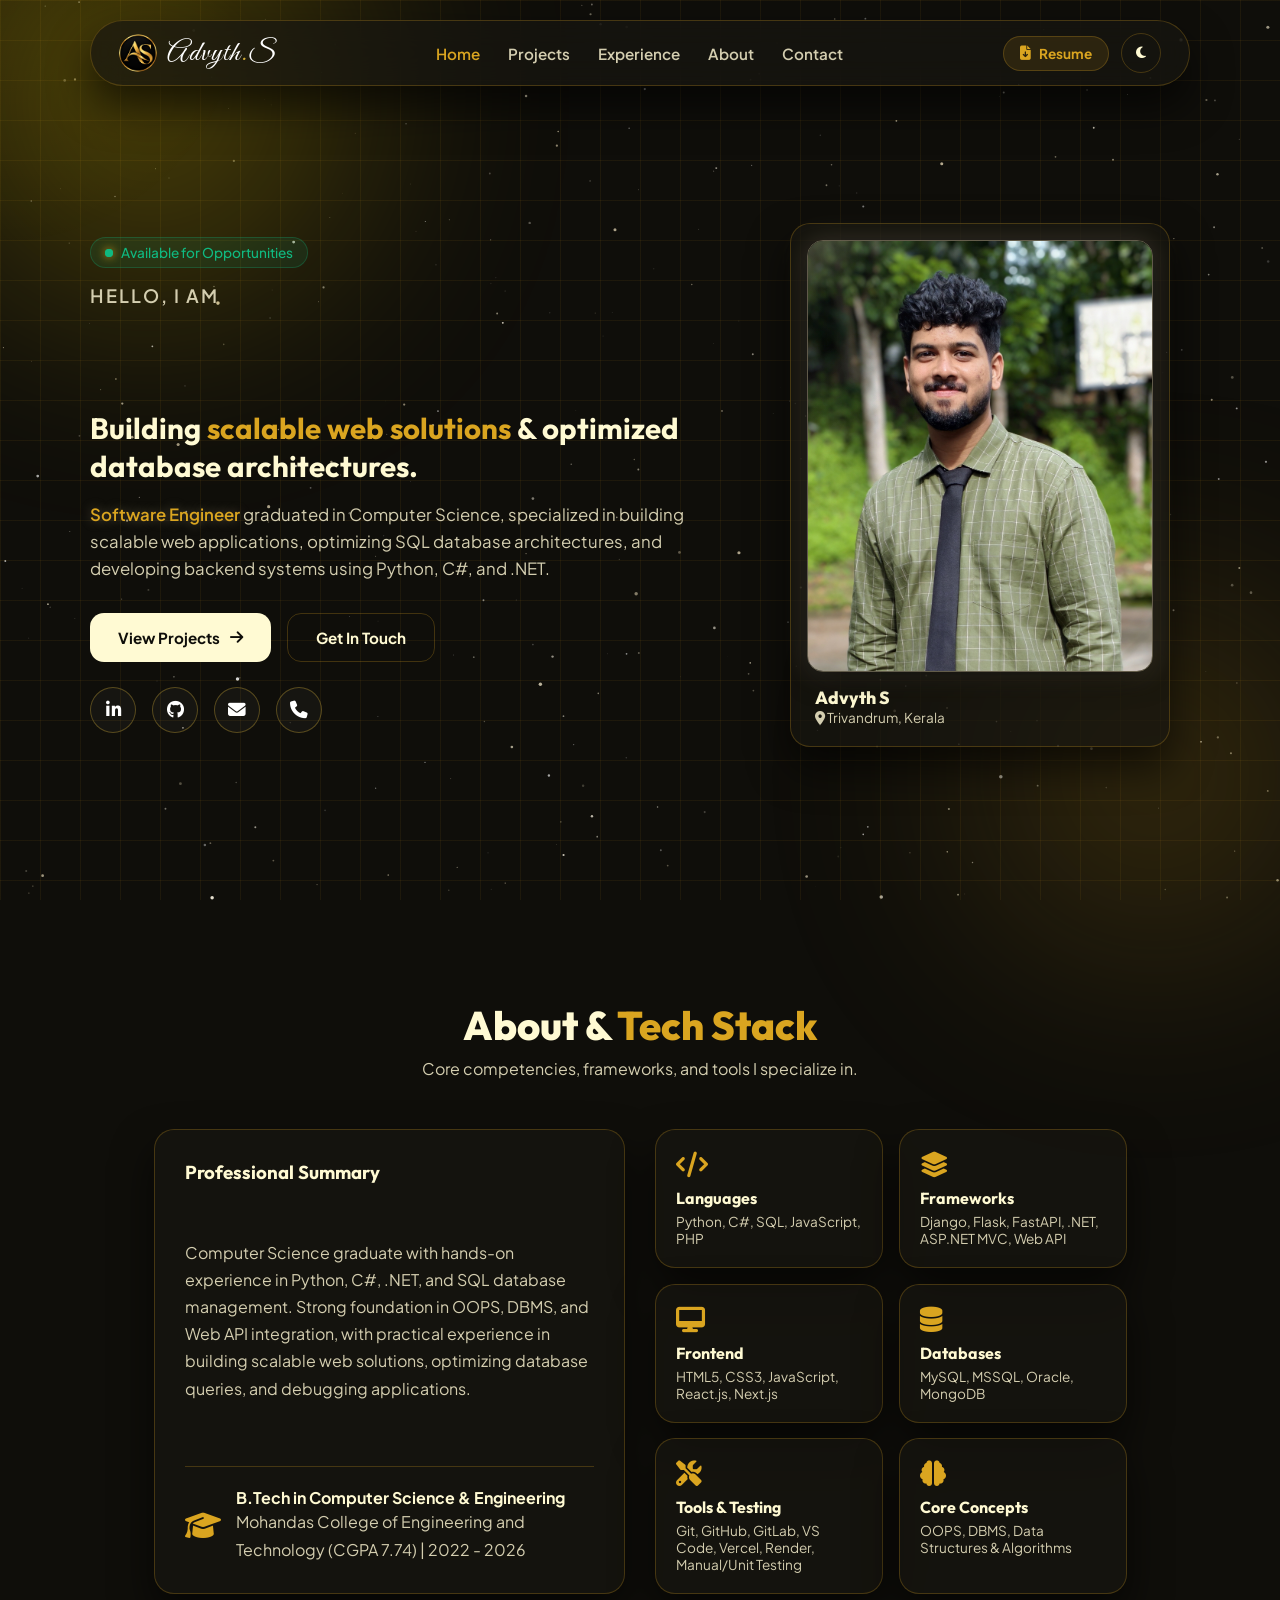
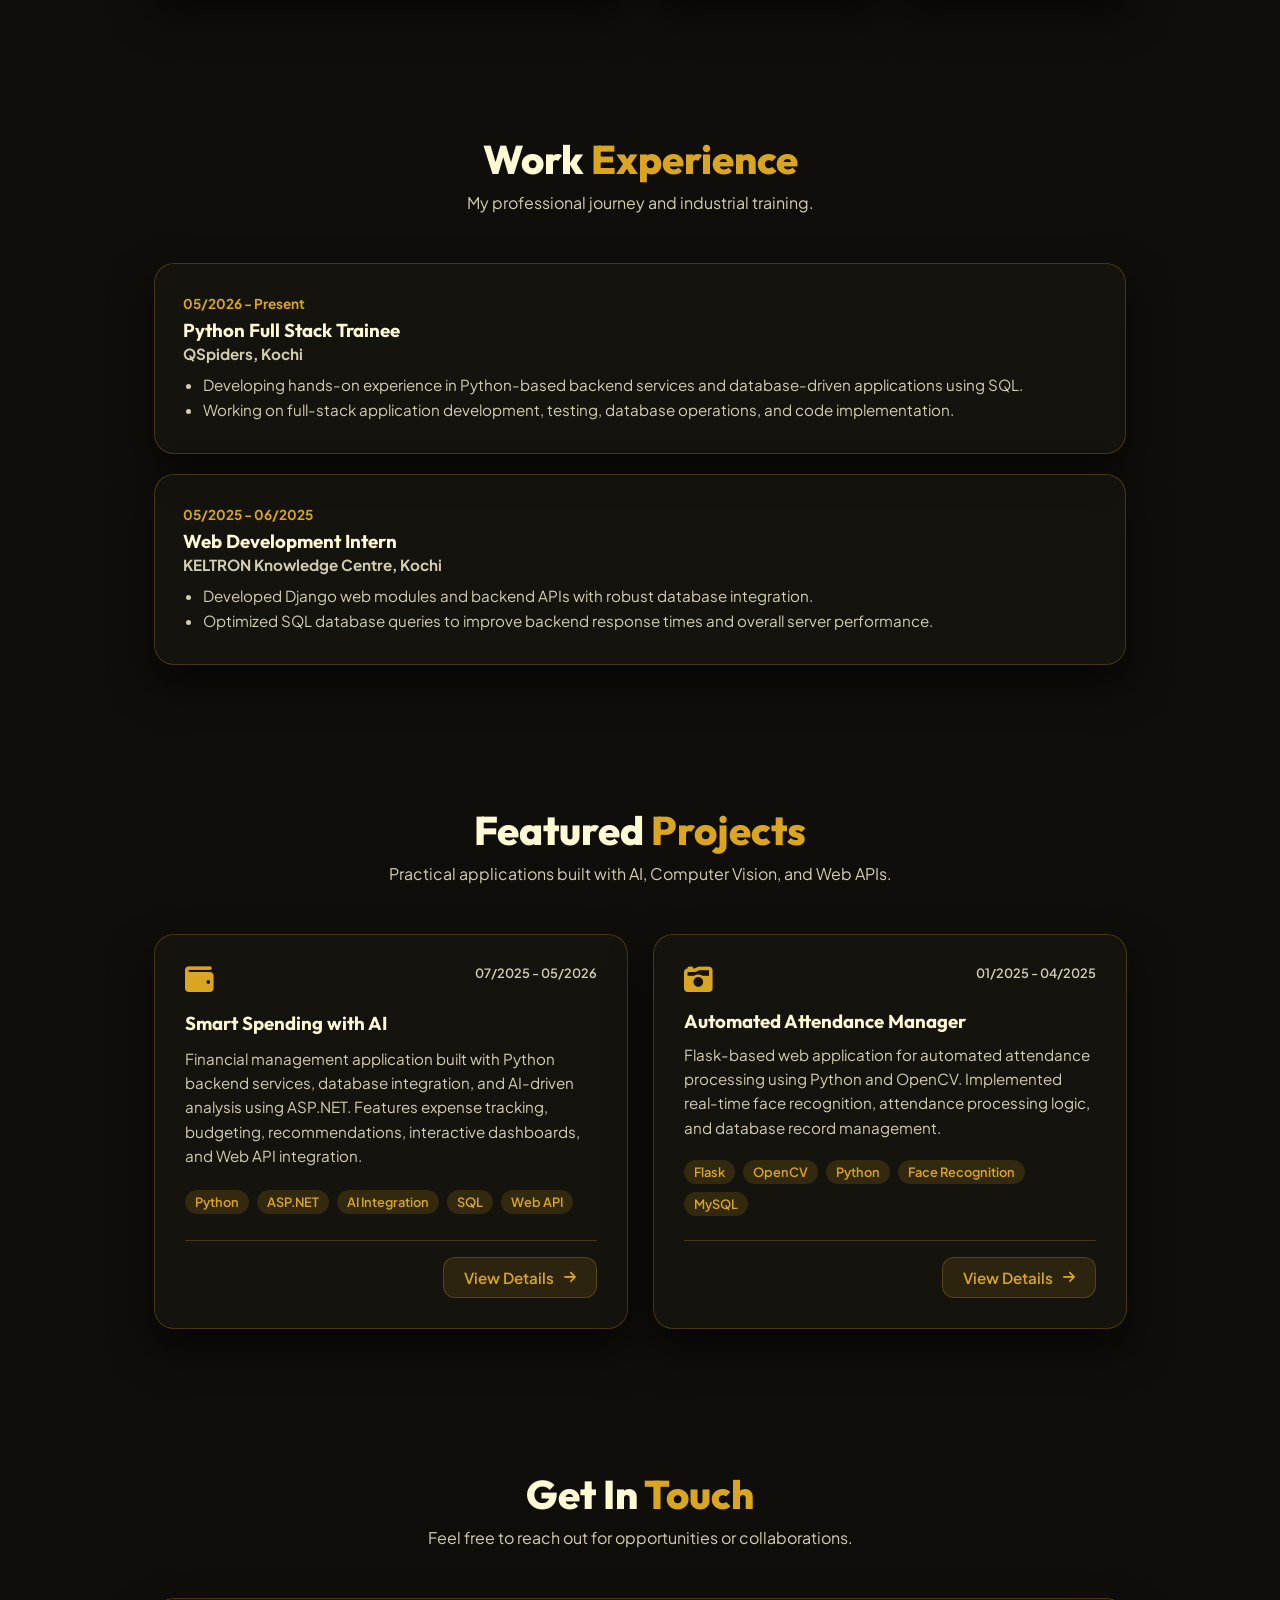
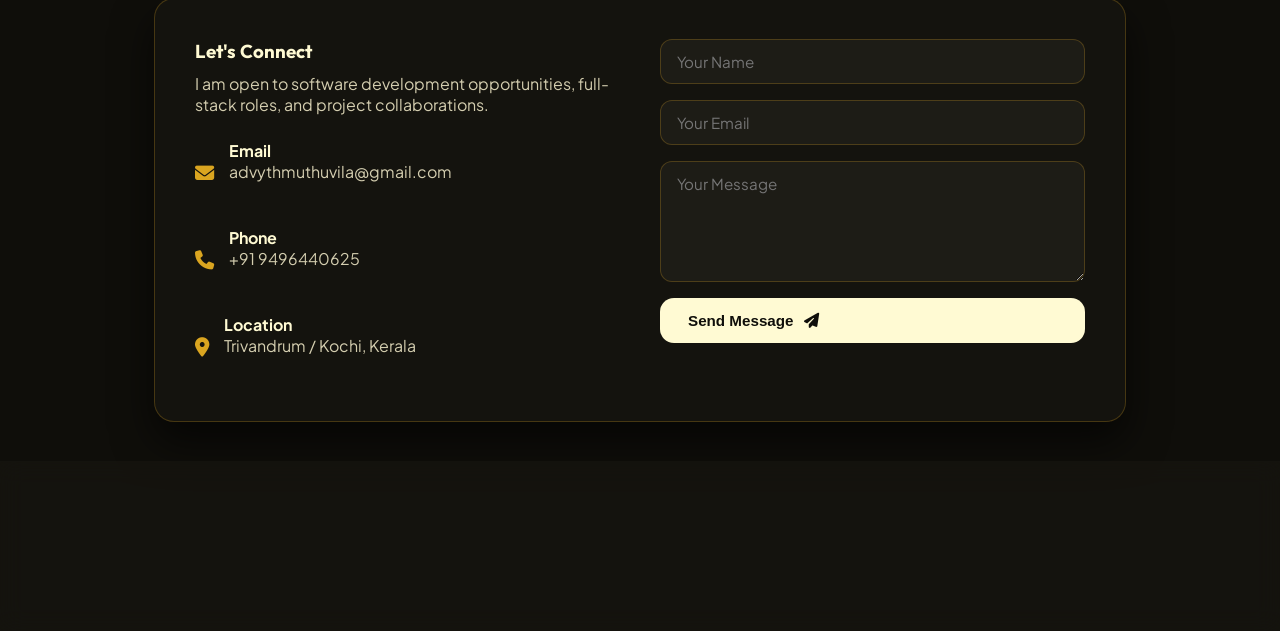
==== commit 64871c65: "Fix FOUC theme flash and update HTML head scripts" ====
--- a/index.html
+++ b/index.html
@@ -4,7 +4,7 @@
 <head>
   <script>
     (function () {
-      const savedTheme = localStorage.getItem('portfolio-theme') || 'light';
+      const savedTheme = localStorage.getItem('portfolio-theme') || 'dark';
       document.documentElement.setAttribute('data-theme', savedTheme);
     })();
   </script>
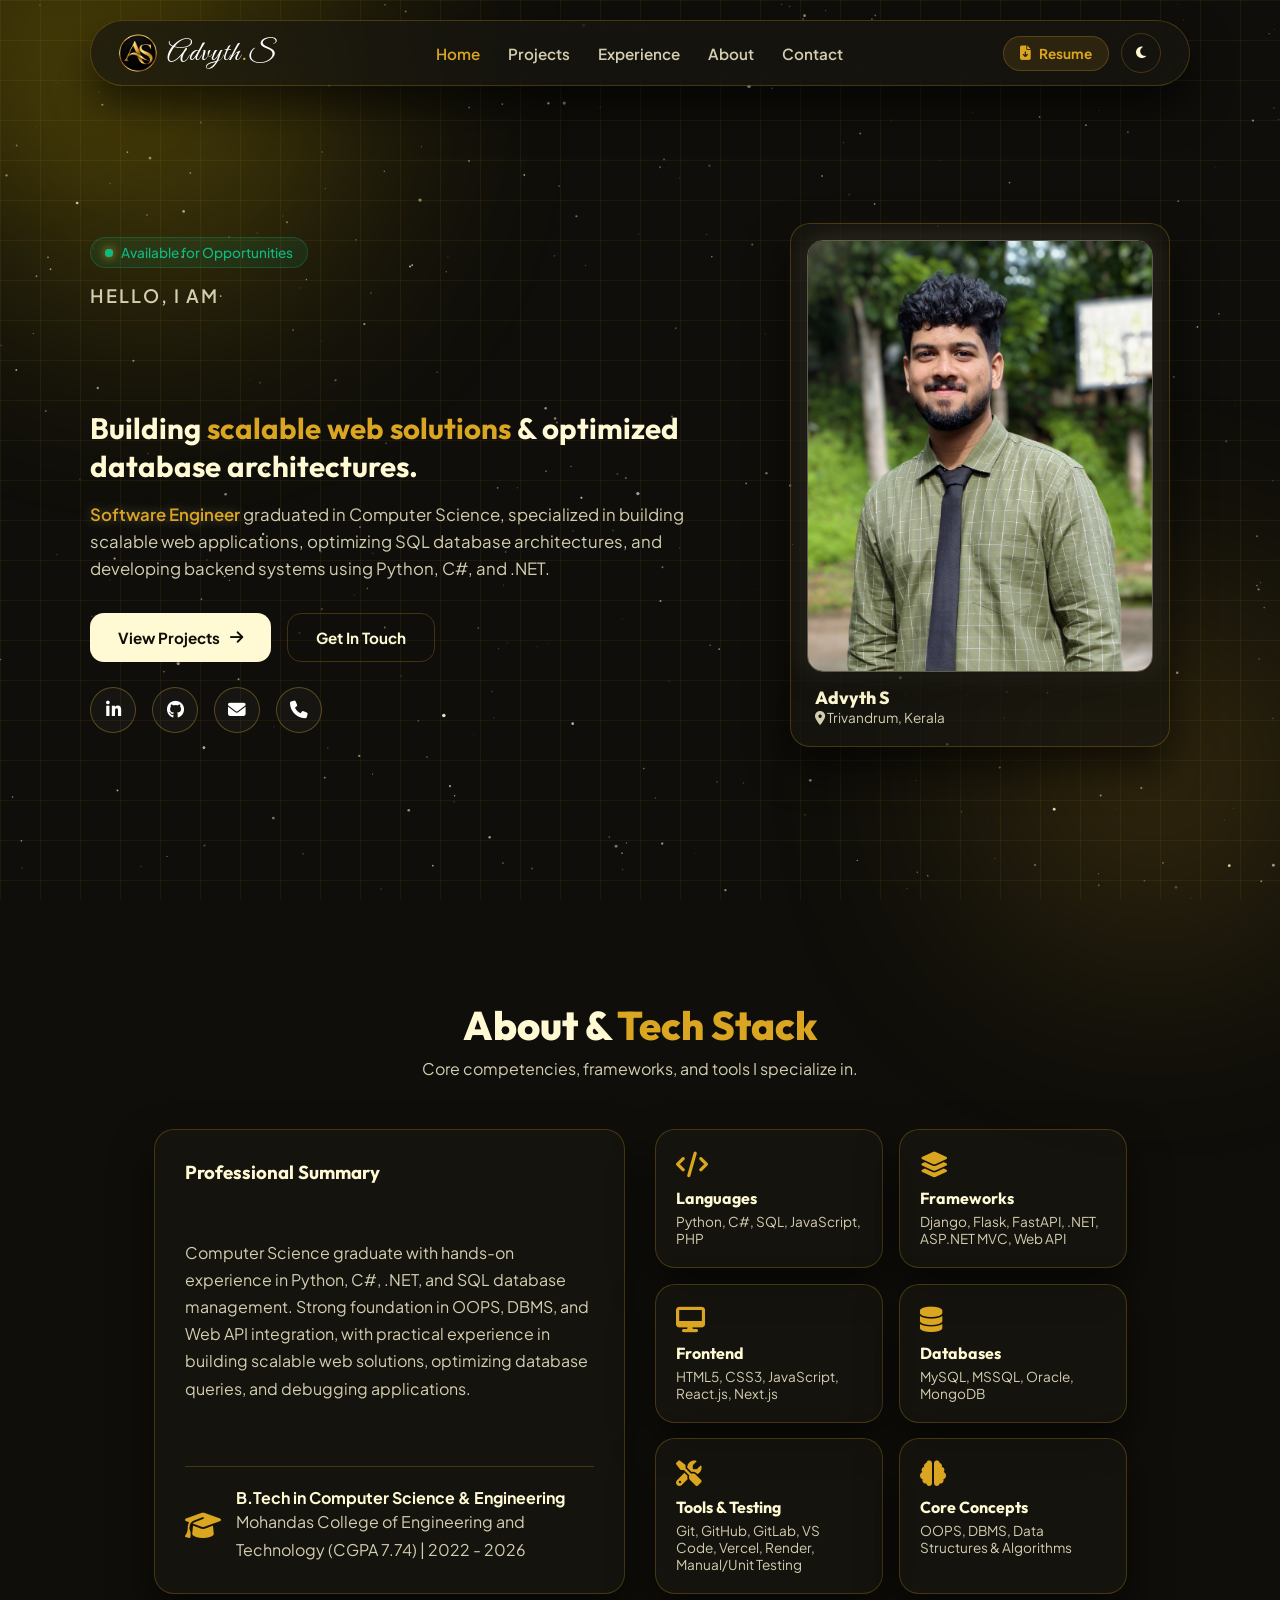
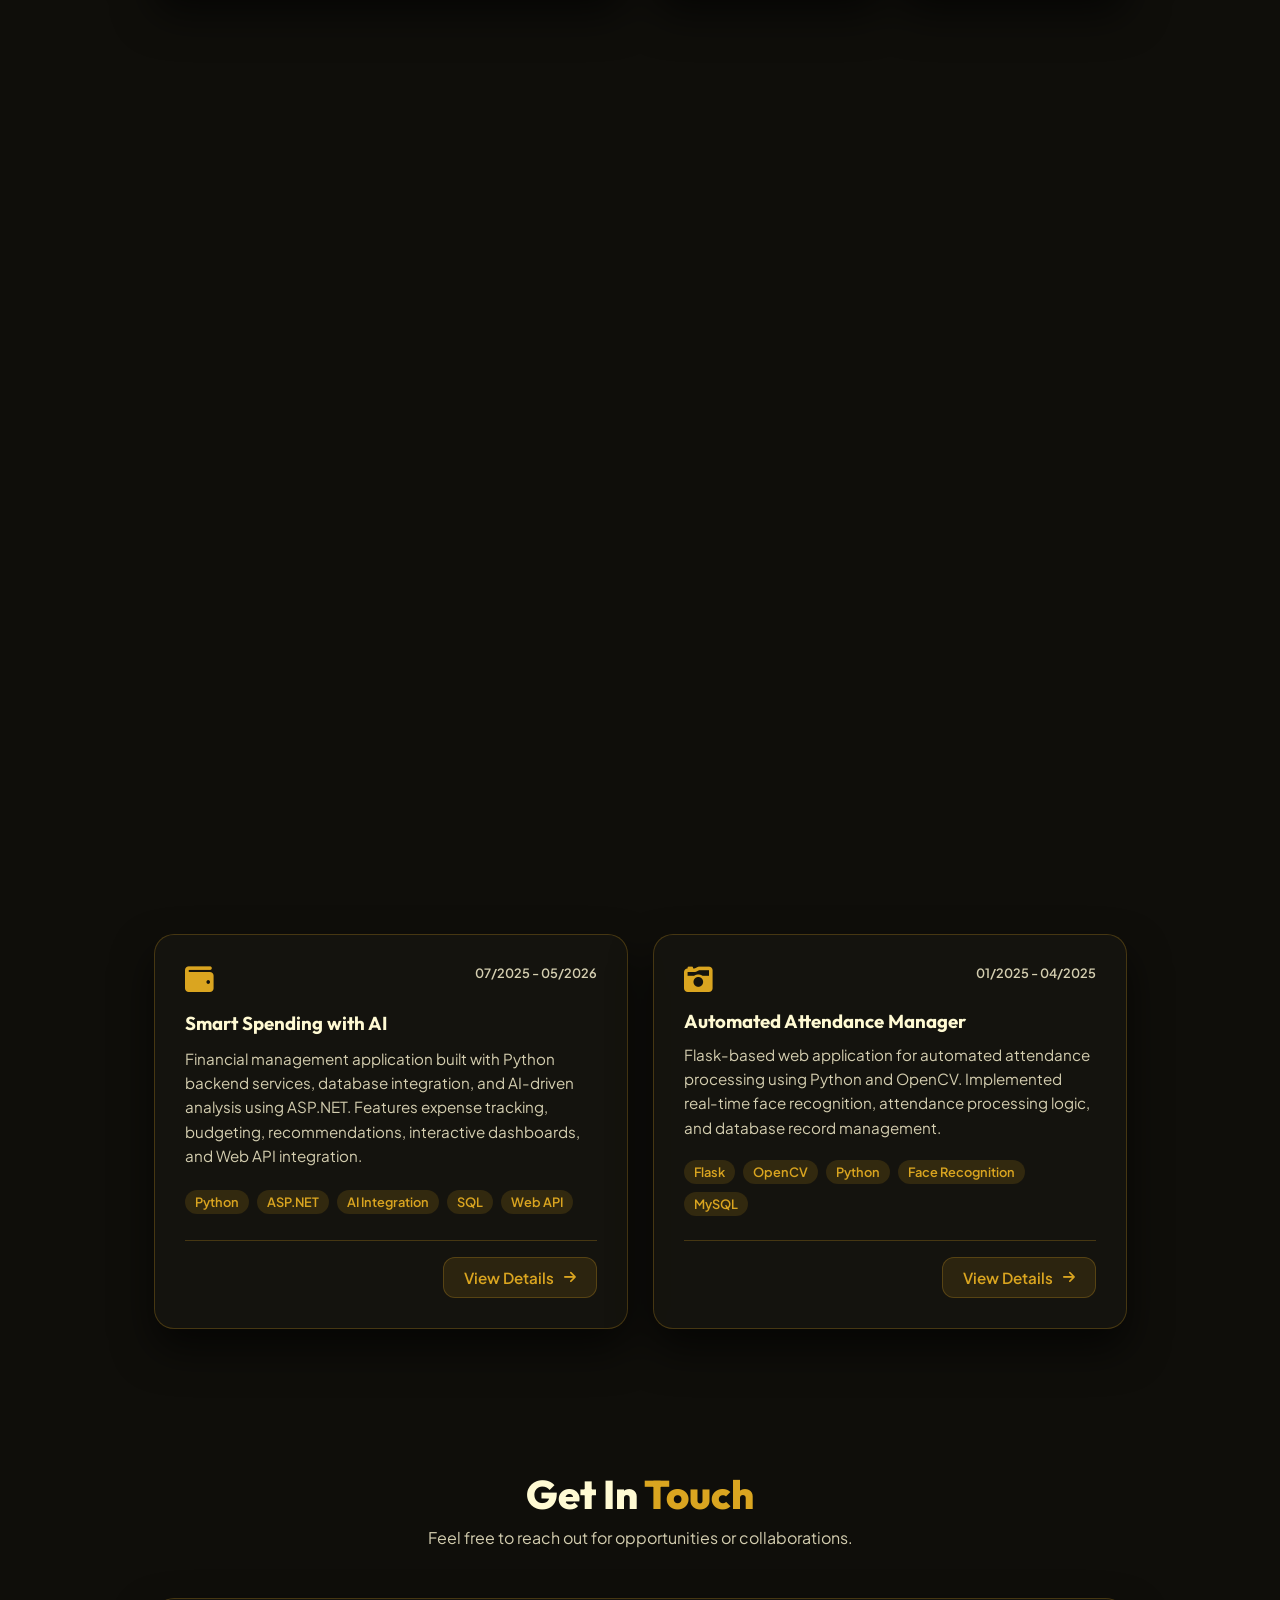
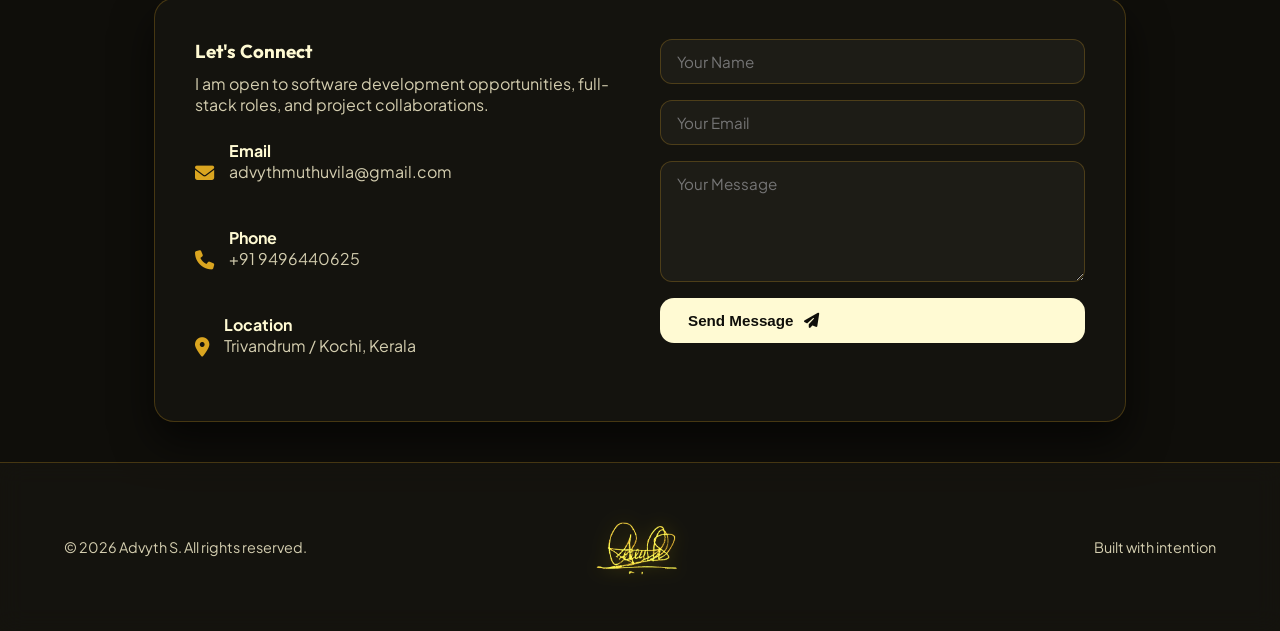
==== commit daa507fd: "Update course completion status and progress" ====
--- a/index.html
+++ b/index.html
@@ -206,7 +206,7 @@
         <div class="timeline-item glass scroll-hidden">
           <div class="timeline-marker"></div>
           <div class="timeline-content">
-            <span class="timeline-date">05/2026 - Present</span>
+            <span class="timeline-date">05/2026 - 10/2026</span>
             <h3>Python Full Stack Trainee</h3>
             <h4 class="company">QSpiders, Kochi</h4>
             <ul>
